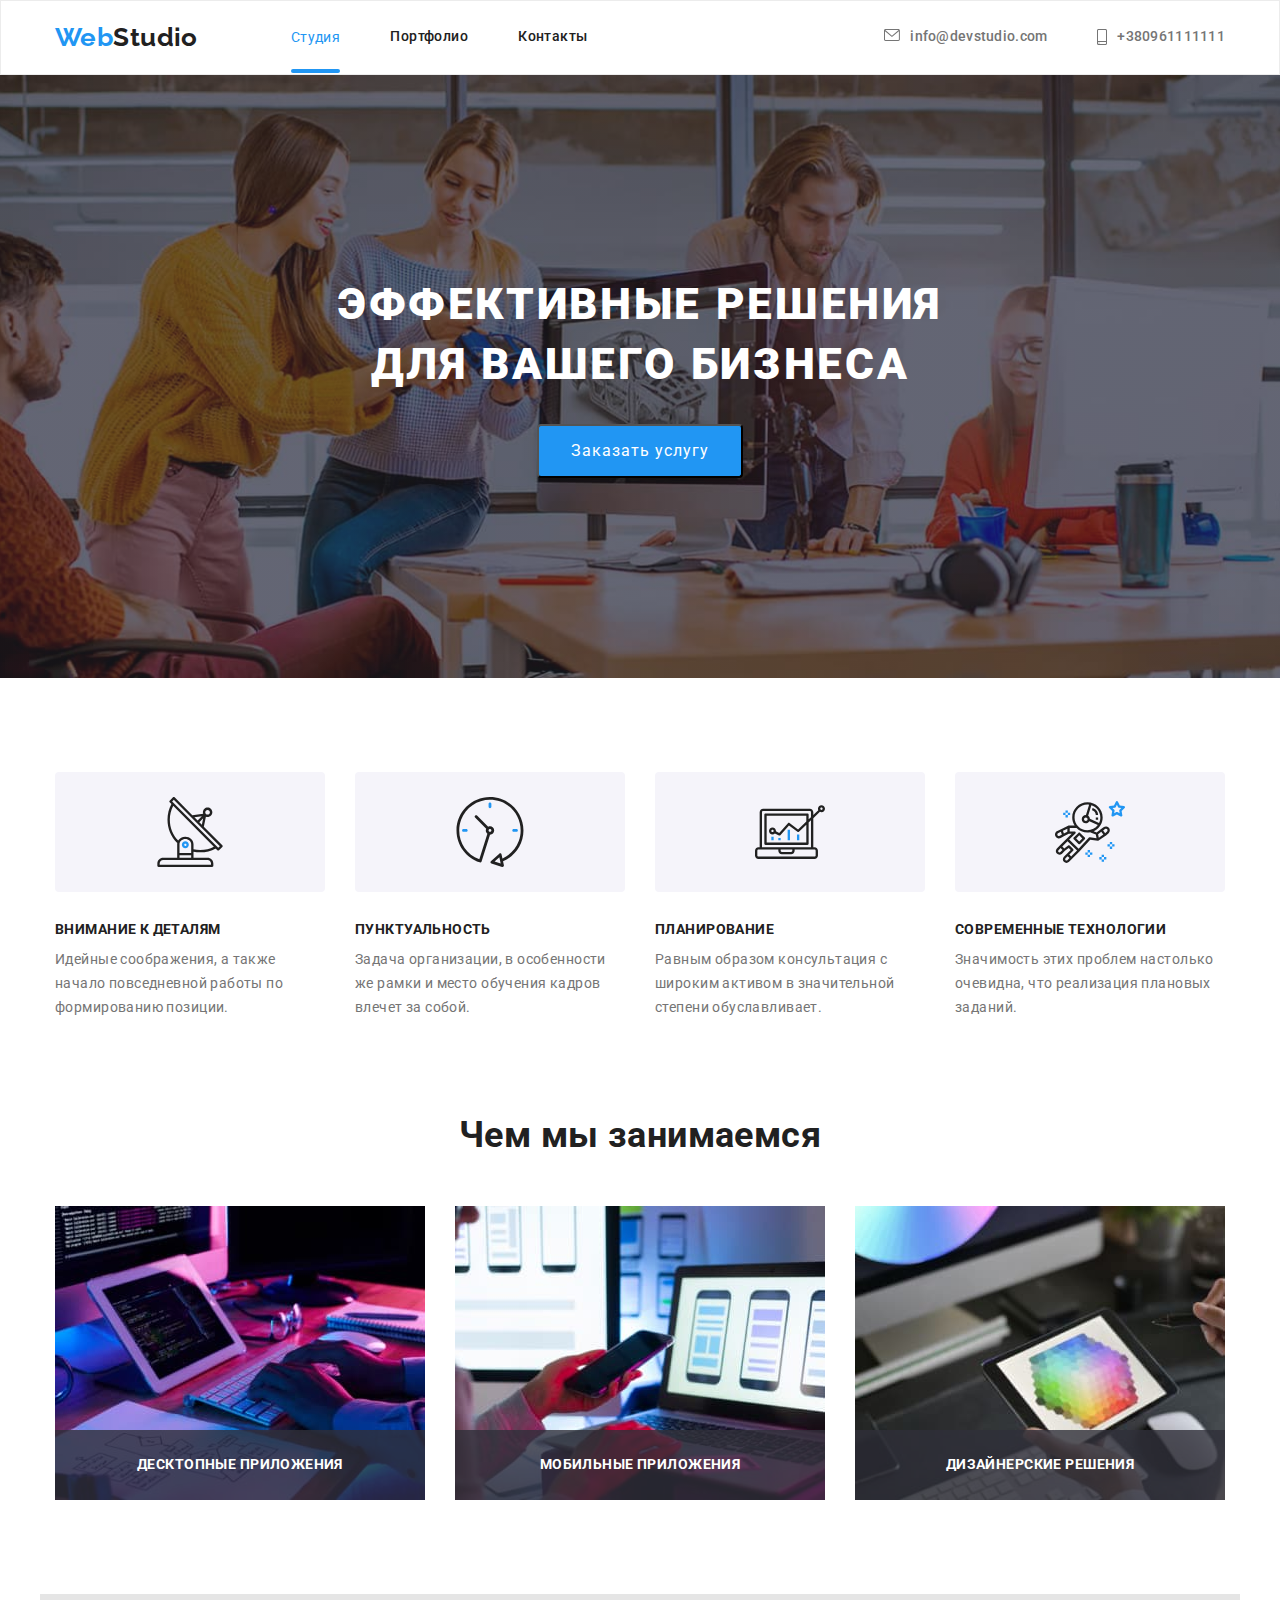
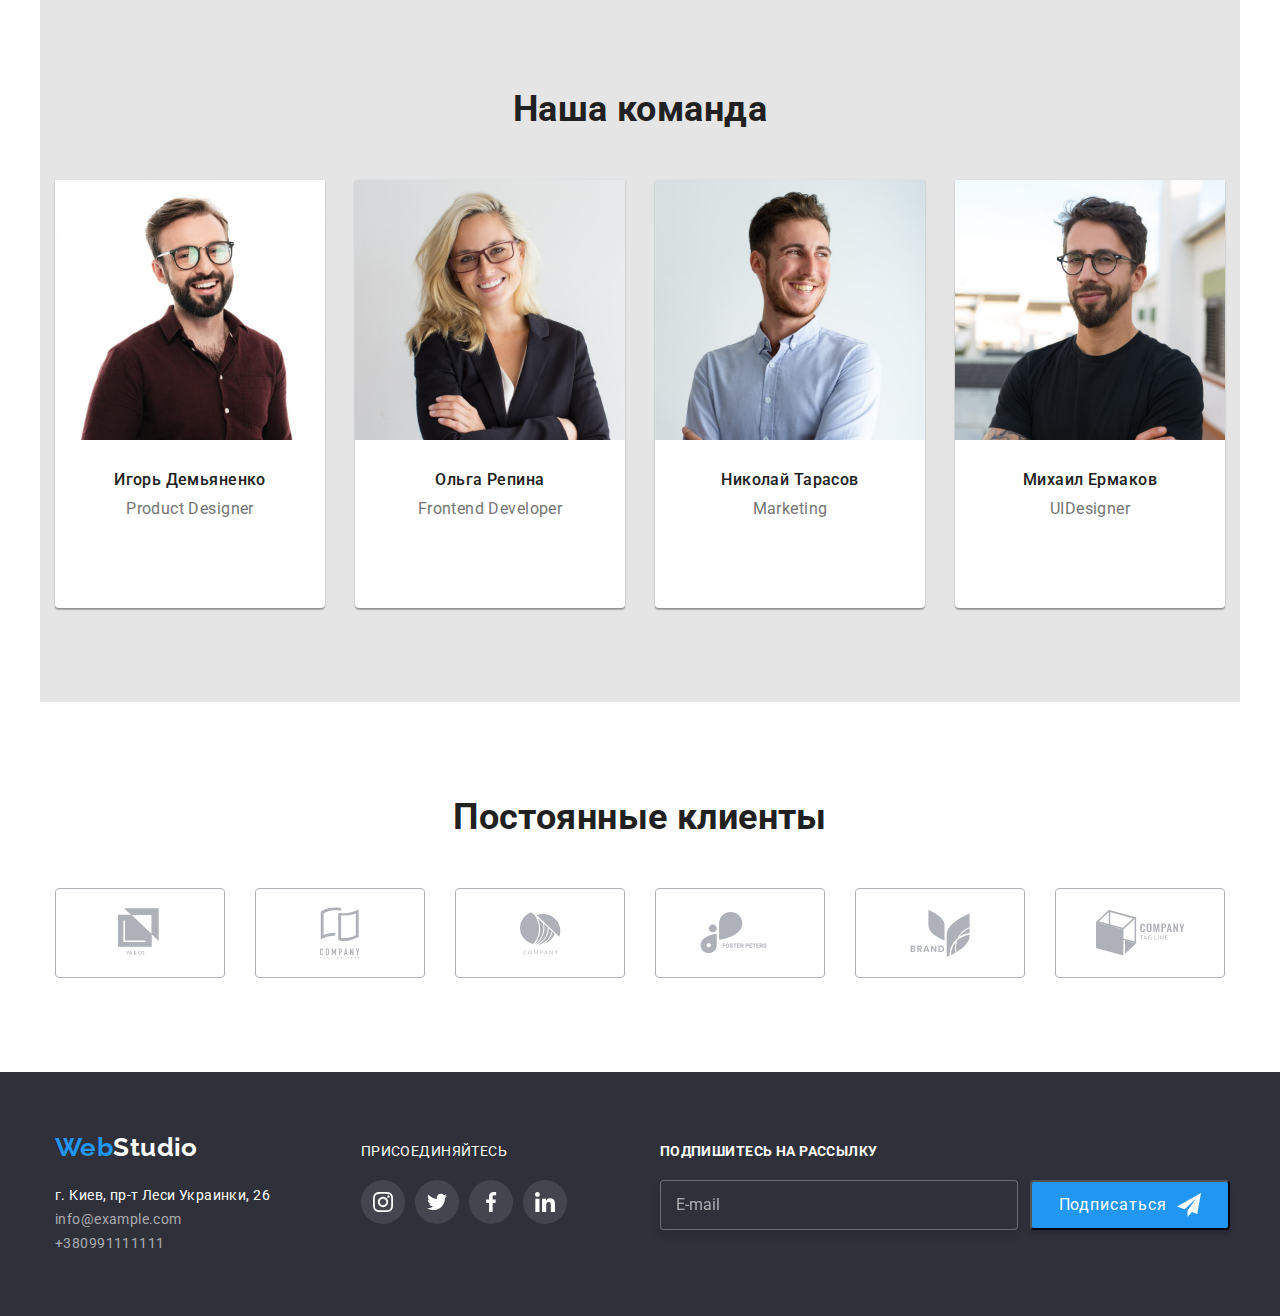
==== index.html @ eda84b23 "homework7.1" ====
<!DOCTYPE html>
<html lang="ru">
  <head>
    <meta charset="UTF-8" />
    <meta http-equiv="X-UA-Compatible" content="IE=edge" />
    <meta name="viewport" content="width=device-width, initial-scale=1.0" />
    <title>Студия</title>
    <link
      href="https://fonts.googleapis.com/css2?family=Raleway:wght@700&family=Roboto:wght@400;500;700;900&display=swap"
      rel="stylesheet"
    />
    <link rel="preconnect" href="https://fonts.gstatic.com" />
    <link rel="stylesheet" href="./CSS/main.min.css" />
  </head>
  <body>
    <header class="header">
      <div class="container-header">
        <nav class="nav">
          <a class="logo" href=""><span class="logocolor">Web</span>Studio</a>
          <ul class="nav__list">
            <li class="nav__item">
              <a class="nav__link__current" href="#">Студия</a>
            </li>
            <li class="nav__item">
              <a class="nav__link" href="./portfolio.html">Портфолио</a>
            </li>
            <li class="nav__item">
              <a class="nav__link" href="#">Контакты</a>
            </li>
          </ul>
        </nav>
        <!--Contacts-->
        <ul class="list-contacts">
          <li class="nav__item">
            <a class="link__contact" href="mailto:info@devstudio.com">
              <svg class="nav__icons" width="16" height="12">
                <use href="./Images/Icons/sprite.svg#icon-envelope"></use>
              </svg>
              info@devstudio.com
            </a>
          </li>
          <li class="nav__item">
            <a class="link__contact" href="telto:+380961111111">
              <svg class="nav__icons" width="10" height="16">
                <use href="./Images/Icons/sprite.svg#icon-smartphone"></use>
              </svg>
              +380961111111
            </a>
          </li>
        </ul>
      </div>
    </header>
    <!--Order service-->
    <main>
      <section class="hero-section">
        <h1 class="hero__title">Эффективные решения<br />для вашего бизнеса</h1>
        <button class="hero__btn" type="button" data-modal-open>
          Заказать услугу
        </button>
      </section>
      <!--Features section-->
      <section class="section">
        <ul class="features-list">
          <li class="features__item">
            <div class="features__icons">
              <svg class="features__icons__svg">
                <use href="./Images/Icons/sprite.svg#icon-antenna"></use>
              </svg>
            </div>
            <h3 class="features__title">Внимание к деталям</h3>
            <p class="features__text">
              Идейные соображения, а также начало повседневной работы по
              формированию позиции.
            </p>
          </li>
          <li class="features__item">
            <div class="features__icons">
              <svg class="features__icons__svg">
                <use href="./Images/Icons/sprite.svg#icon-clock"></use>
              </svg>
            </div>
            <h3 class="features__title">Пунктуальность</h3>
            <p class="features__text">
              Задача организации, в особенности же рамки и место обучения кадров
              влечет за собой.
            </p>
          </li>
          <li class="features__item">
            <div class="features__icons">
              <svg class="features__icons__svg">
                <use href="./Images/Icons/sprite.svg#icon-diagram"></use>
              </svg>
            </div>
            <h3 class="features__title">Планирование</h3>
            <p class="features__text">
              Равным образом консультация с широким активом в значительной
              степени обуславливает.
            </p>
          </li>
          <li class="features__item">
            <div class="features__icons">
              <svg class="features__icons__svg">
                <use href="./Images/Icons/sprite.svg#icon-astronaut"></use>
              </svg>
            </div>
            <h3 class="features__title">Современные технологии</h3>
            <p class="features__text">
              Значимость этих проблем настолько очевидна, что реализация
              плановых заданий.
            </p>
          </li>
        </ul>
      </section>
      <!--Cards section-->
      <section class="section-card">
        <h2 class="title">Чем мы занимаемся</h2>
        <ul class="card-set">
          <li class="card__list">
            <div class="card__thumb">
              <img src="./Images/Computer.jpg" alt="Computer" width="370" />
              <div class="card__list__box">
                <h3 class="card__item__title">Десктопные приложения</h3>
              </div>
            </div>
          </li>
          <li class="card__list">
            <div class="card__thumb">
              <img src="./Images/mobile.jpg" alt="Smartphone" width="370" />
              <div class="card__list__box">
                <h3 class="card__item__title">Мобильные приложения</h3>
              </div>
            </div>
          </li>
          <li class="card__list">
            <div class="card__thumb">
              <img src="./Images/tablet.jpg" alt="Tablet" width="370" />
              <div class="card__list__box">
                <h3 class="card__item__title">Дизайнерские решения</h3>
              </div>
            </div>
          </li>
        </ul>
      </section>
      <!--Team section-->
      <section class="team-section">
        <h2 class="title">Наша команда</h2>
        <ul class="team">
          <li class="team__item">
            <img
              src="./Images/designer.jpg"
              alt="Игорь Демьяненко"
              width="270"
            />
            <div class="team__position">
              <h3 class="team__item__name">Игорь Демьяненко</h3>
              <p class="team__item__position">Product Designer</p>
              <ul class="social__icons">
                <li class="social__icons__item">
                  <a href="#" class="social__icons__link">
                    <svg class="social__icons__svg">
                      <use
                        href="./Images/Icons/sprite.svg#icon-instagram"
                      ></use>
                    </svg>
                  </a>
                </li>
                <li class="social__icons__item">
                  <a href="#" class="social__icons__link">
                    <svg class="social__icons__svg">
                      <use href="./Images/Icons/sprite.svg#icon-twitter"></use>
                    </svg>
                  </a>
                </li>
                <li class="social__icons__item">
                  <a href="#" class="social__icons__link">
                    <svg class="social__icons__svg">
                      <use href="./Images/Icons/sprite.svg#icon-facebook"></use>
                    </svg>
                  </a>
                </li>
                <li class="social__icons__item">
                  <a href="#" class="social__icons__link">
                    <svg class="social__icons__svg">
                      <use href="./Images/Icons/sprite.svg#icon-linkedin"></use>
                    </svg>
                  </a>
                </li>
              </ul>
            </div>
          </li>
          <li class="team__item">
            <img src="./Images/developer.jpg" alt="Ольга Репина" width="270" />
            <div class="team__position">
              <h3 class="team__item__name">Ольга Репина</h3>
              <p class="team__item__position">Frontend Developer</p>
              <ul class="social__icons">
                <li class="social__icons__item">
                  <a href="#" class="social__icons__link">
                    <svg class="social__icons__svg">
                      <use
                        href="./Images/Icons/sprite.svg#icon-instagram"
                      ></use>
                    </svg>
                  </a>
                </li>
                <li class="social__icons__item">
                  <a href="#" class="social__icons__link">
                    <svg class="social__icons__svg">
                      <use href="./Images/Icons/sprite.svg#icon-twitter"></use>
                    </svg>
                  </a>
                </li>
                <li class="social__icons__item">
                  <a href="" class="social__icons__link">
                    <svg class="social__icons__svg">
                      <use href="./Images/Icons/sprite.svg#icon-facebook"></use>
                    </svg>
                  </a>
                </li>
                <li class="social__icons__item">
                  <a href="" class="social__icons__link">
                    <svg class="social__icons__svg">
                      <use href="./Images/Icons/sprite.svg#icon-linkedin"></use>
                    </svg>
                  </a>
                </li>
              </ul>
            </div>
          </li>
          <li class="team__item">
            <img
              src="./Images/marketing.jpg"
              alt="Николай Тарасов"
              width="270"
            />
            <div class="team__position">
              <h3 class="team__item__name">Николай Тарасов</h3>
              <p class="team__item__position">Marketing</p>
              <ul class="social__icons">
                <li class="social__icons__item">
                  <a href="" class="social__icons__link">
                    <svg class="social__icons__svg">
                      <use
                        href="./Images/Icons/sprite.svg#icon-instagram"
                      ></use>
                    </svg>
                  </a>
                </li>
                <li class="social__icons__item">
                  <a href="" class="social__icons__link">
                    <svg class="social__icons__svg">
                      <use href="./Images/Icons/sprite.svg#icon-twitter"></use>
                    </svg>
                  </a>
                </li>
                <li class="social__icons__item">
                  <a href="" class="social__icons__link">
                    <svg class="social__icons__svg">
                      <use href="./Images/Icons/sprite.svg#icon-facebook"></use>
                    </svg>
                  </a>
                </li>
                <li class="social__icons__item">
                  <a href="" class="social__icons__link">
                    <svg class="social__icons__svg">
                      <use href="./Images/Icons/sprite.svg#icon-linkedin"></use>
                    </svg>
                  </a>
                </li>
              </ul>
            </div>
          </li>
          <li class="team__item">
            <img
              src="./Images/uidesigner.jpg"
              alt="Михаил Ермаков"
              width="270"
            />
            <div class="team__position">
              <h3 class="team__item__name">Михаил Ермаков</h3>
              <p class="team__item__position">UIDesigner</p>
              <ul class="social__icons">
                <li class="social__icons__item">
                  <a href="" class="social__icons__link">
                    <svg class="social__icons__svg">
                      <use
                        href="./Images/Icons/sprite.svg#icon-instagram"
                      ></use>
                    </svg>
                  </a>
                </li>
                <li class="social__icons__item">
                  <a href="" class="social__icons__link">
                    <svg class="social__icons__svg">
                      <use href="./Images/Icons/sprite.svg#icon-twitter"></use>
                    </svg>
                  </a>
                </li>
                <li class="social__icons__item">
                  <a href="" class="social__icons__link">
                    <svg class="social__icons__svg">
                      <use href="./Images/Icons/sprite.svg#icon-facebook"></use>
                    </svg>
                  </a>
                </li>
                <li class="social__icons__item">
                  <a href="" class="social__icons__link">
                    <svg class="social__icons__svg">
                      <use href="./Images/Icons/sprite.svg#icon-linkedin"></use>
                    </svg>
                  </a>
                </li>
              </ul>
            </div>
          </li>
        </ul>
      </section>
      <!--Клиенты-->
      <section class="clients">
        <h2 class="title">Постоянные клиенты</h2>
        <ul class="clients__item">
          <li class="clients__example">
            <a href="" class="clients__link">
              <svg class="clients__icons__svg" width="45" height="50">
                <use href="./Images/Icons/sprite.svg#icon-logo1"></use>
              </svg>
            </a>
          </li>
          <li class="clients__example">
            <a href="" class="clients__link">
              <svg class="clients__icons__svg" width="40" height="52">
                <use href="./Images/Icons/sprite.svg#icon-logo2"></use>
              </svg>
            </a>
          </li>
          <li class="clients__example">
            <a href="" class="clients__link">
              <svg class="clients__icons__svg" width="41" height="43">
                <use href="./Images/Icons/sprite.svg#icon-logo3"></use>
              </svg>
            </a>
          </li>
          <li class="clients__example">
            <a href="" class="clients__link">
              <svg class="clients__icons__svg" width="80" height="42">
                <use href="./Images/Icons/sprite.svg#icon-logo4"></use>
              </svg>
            </a>
          </li>
          <li class="clients__example">
            <a href="" class="clients__link">
              <svg class="clients__icons__svg" width="60" height="47">
                <use href="./Images/Icons/sprite.svg#icon-logo5"></use>
              </svg>
            </a>
          </li>
          <li class="clients__example">
            <a href="" class="clients__link">
              <svg class="clients__icons__svg" width="89" height="46">
                <use href="./Images/Icons/sprite.svg#icon-logo6"></use>
              </svg>
            </a>
          </li>
        </ul>
      </section>
    </main>
    <!--Adress section-->
    <footer class="footer-section">
      <div class="container">
        <div class="contacts-section">
          <div class="address">
            <a class="logo" href=""
              ><span class="logocolor">Web</span
              ><span class="logo-color-footer">Studio</span>
            </a>
            <address class="address__contact">
              <p class="address__link">г. Киев, пр-т Леси Украинки, 26</p>
              <ul class="contacts">
                <li>
                  <a class="contacts__link" href="mailto:info@example.com"
                    >info@example.com</a
                  >
                </li>
                <li>
                  <a class="contacts__link" href="tel:+380991111111"
                    >+380991111111</a
                  >
                </li>
              </ul>
            </address>
          </div>
          <div class="social">
            <p class="social__text">присоединяйтесь</p>
            <ul class="social__icons">
              <li class="social__icons__item">
                <a href="" class="social__icons__link">
                  <svg class="social__icons__svg">
                    <use href="./Images/Icons/sprite.svg#icon-instagram"></use>
                  </svg>
                </a>
              </li>
              <li class="social__icons__item">
                <a href="" class="social__icons__link">
                  <svg class="social__icons__svg">
                    <use href="./Images/Icons/sprite.svg#icon-twitter"></use>
                  </svg>
                </a>
              </li>
              <li class="social__icons__item">
                <a href="" class="social__icons__link">
                  <svg class="social__icons__svg">
                    <use href="./Images/Icons/sprite.svg#icon-facebook"></use>
                  </svg>
                </a>
              </li>
              <li class="social__icons__item">
                <a href="" class="social__icons__link">
                  <svg class="social__icons__svg">
                    <use href="./Images/Icons/sprite.svg#icon-linkedin"></use>
                  </svg>
                </a>
              </li>
            </ul>
          </div>
          <div class="footer-form">
            <h3 class="social__text">Подпишитесь на рассылку</h3>
            <form class="form">
              <label class="form__field">
                <input type="text" name="email" placeholder="E-mail" />
              </label>
              <button class="form__btn" type="submit">
                Подписаться
                <svg class="form__send" width="24" height="24">
                  <use href="./Images/Icons/sprite.svg#icon-iconsend"></use>
                </svg>
              </button>
            </form>
          </div>
        </div>
      </div>
    </footer>

    <!-- Модальное окно -->
    <div class="backdrop is-hidden" data-modal>
      <div class="modal">
        <button class="modal__close" type="button" data-modal-close>
          <svg class="modal__icon__close" width="11" height="11">
            <use href="./Images/Icons/sprite.svg#icon-close"></use>
          </svg>
        </button>

        <form class="modal__form">
          <h2 class="modal__name">Оставьте свои данные, мы вам перезвоним</h2>

          <label class="modal__field">
            <span class="modal__text">Имя</span>
            <input
              type="text"
              name="user_name"
              required
              pattern="^[a-zA-Z]+\s[a-zA-Z]+$"
              title="Username must be two words separated by space."
              class="modal__input"
              placeholder=" "
            />
            <svg class="modal__icons" width="18" height="18">
              <use href="./Images/Icons/sprite.svg#icon-person"></use>
            </svg>
          </label>
          <label class="modal__field">
            <span class="modal__text">Телефон</span>
            <input
              type="tel"
              class="modal__input"
              name="user_phone"
              required
              pattern="[0-9]{5,10}"
              placeholder=" "
            />
            <svg class="modal__icons" width="18" height="18">
              <use href="./Images/Icons/sprite.svg#icon-phone"></use>
            </svg>
          </label>
          <label class="modal__field">
            <span class="modal__text">Почта</span>
            <input
              type="email"
              class="modal__input"
              name="user_email"
              required
              placeholder=" "
            />
            <svg class="modal__icons" width="18" height="18">
              <use href="./Images/Icons/sprite.svg#icon-letter"></use>
            </svg>
          </label>
          <label class="modal__field">
            <span class="modal__text">Комментарий</span>
            <textarea
              class="modal__input"
              name="user_message"
              rows="5"
              placeholder="Введите текст"
            ></textarea>
          </label>

          <input
            type="checkbox"
            name="user_checkbox"
            class="checkbox__input"
            id="checkbox"
          />
          <label class="checkbox__label" for="checkbox">
            Соглашаюсь с рассылкой и принимаю
            <a href="#" class="checkbox__link">Условия договора</a>
          </label>
          <button class="modal__btn" type="submit">Отправить</button>
        </form>
      </div>
    </div>
    <script src="./js/modal.js"></script>
  </body>
</html>
---- CSS/main.min.css ----
/*! modern-normalize v1.1.0 | MIT License | https://github.com/sindresorhus/modern-normalize */*,::before,::after{-webkit-box-sizing:border-box;box-sizing:border-box}html{-moz-tab-size:4;-o-tab-size:4;tab-size:4}html{line-height:1.15;-webkit-text-size-adjust:100%}body{margin:0}body{font-family:system-ui,-apple-system,"Segoe UI",Roboto,Helvetica,Arial,sans-serif,"Apple Color Emoji","Segoe UI Emoji"}hr{height:0;color:inherit}abbr[title]{-webkit-text-decoration:underline dotted;text-decoration:underline dotted}b,strong{font-weight:bolder}code,kbd,samp,pre{font-family:ui-monospace, SFMono-Regular, Consolas, "Liberation Mono", Menlo, monospace;font-size:1em}small{font-size:80%}sub,sup{font-size:75%;line-height:0;position:relative;vertical-align:baseline}sub{bottom:-0.25em}sup{top:-0.5em}table{text-indent:0;border-color:inherit}button,input,optgroup,select,textarea{font-family:inherit;font-size:100%;line-height:1.15;margin:0}button,select{text-transform:none}button,[type="button"],[type="reset"],[type="submit"]{-webkit-appearance:button}::-moz-focus-inner{border-style:none;padding:0}:-moz-focusring{outline:1px dotted ButtonText}:-moz-ui-invalid{box-shadow:none}legend{padding:0}progress{vertical-align:baseline}::-webkit-inner-spin-button,::-webkit-outer-spin-button{height:auto}[type="search"]{-webkit-appearance:textfield;outline-offset:-2px}::-webkit-search-decoration{-webkit-appearance:none}::-webkit-file-upload-button{-webkit-appearance:button;font:inherit}summary{display:list-item}.visuallyHidden{position:absolute;overflow:hidden;clip:rect(0 0 0 0);height:1px;width:1px;margin:-1px;padding:0;border:0}.container-header,.section,.section-card,.team-section,.clients,.container{width:1200px;padding-left:15px;padding-right:15px;margin-left:auto;margin-right:auto}.section,.team-section,.clients{padding-bottom:94px;padding-top:94px}h1,h2,h3,p{margin:0}img{display:block;max-width:100%}ul{list-style:none;padding:0;margin:0}a{text-decoration:none;color:inherit}body{font-family:"Roboto",sans-serif,sans-serif;color:#212121;font-size:14px;line-height:1.7;letter-spacing:0.03em}.container-header{display:-webkit-box;display:-ms-flexbox;display:flex;-webkit-box-align:center;-ms-flex-align:center;align-items:center}.header{border:1px solid #ececec}.logocolor{color:#2196f3}.logo{margin-right:93px;font-family:"Raleway",sans-serif;color:#212121;text-decoration:none;font-weight:bold;font-size:26px;line-height:1.2}.logo-color-footer{color:#fff}.nav{display:-webkit-box;display:-ms-flexbox;display:flex;-webkit-box-align:center;-ms-flex-align:center;align-items:center}.nav__list{display:-webkit-box;display:-ms-flexbox;display:flex;-webkit-box-align:center;-ms-flex-align:center;align-items:center;padding:0;margin:0}.nav__link__current{position:relative;color:#2196f3}.nav__link{display:block;position:relative;padding-top:24px;padding-bottom:25px;font-weight:500;-webkit-transition:color 250ms cubic-bezier(0.4, 0, 0.2, 1);transition:color 250ms cubic-bezier(0.4, 0, 0.2, 1)}.nav__link:hover,.nav__link:focus{color:#2196f3}.nav__link__current::after{content:"";display:block;position:absolute;left:0;bottom:-28px;width:100%;height:4px;border-radius:2px;opacity:1;background-color:#2196f3}.current::after{opacity:1}.list-contacts{display:-webkit-box;display:-ms-flexbox;display:flex;-webkit-box-pack:center;-ms-flex-pack:center;justify-content:center;padding-left:0;margin-left:auto}.link__contact{display:-webkit-box;display:-ms-flexbox;display:flex;-webkit-box-pack:center;-ms-flex-pack:center;justify-content:center;padding-top:24px;padding-bottom:25px;color:#757575;text-decoration:none;font-weight:500;font-size:14px;line-height:1.14;letter-spacing:0.02em;-webkit-transition:color 250ms cubic-bezier(0.4, 0, 0.2, 1);transition:color 250ms cubic-bezier(0.4, 0, 0.2, 1)}.link__contact:hover,.link__contact:focus{color:#2196f3}.nav__item:not(:last-child){margin-right:50px}.nav__icons{margin-right:10px;fill:currentColor}.hero-section{max-width:1600px;padding-top:200px;padding-bottom:200px;text-align:center;margin:auto;background-color:#2f303a;background-image:-webkit-gradient(linear, left bottom, left top, from(rgba(47,48,58,0.4)), to(rgba(47,48,58,0.4))),url(../Images/heroimage.jpg);background-image:linear-gradient(to top, rgba(47,48,58,0.4), rgba(47,48,58,0.4)),url(../Images/heroimage.jpg);background-repeat:no-repeat;background-position:center;background-size:cover}.hero__title{margin-top:0;margin-bottom:30px;font-weight:900;font-size:44px;line-height:1.36;letter-spacing:0.06em;text-transform:uppercase;color:#fff}.hero__btn{display:inline-block;min-width:200px;padding-top:10px;padding-right:32px;padding-bottom:10px;padding-left:32px;border-radius:4px;font-size:16px;line-height:1.87;-webkit-box-align:center;-ms-flex-align:center;align-items:center;letter-spacing:0.06em;background-color:#2196f3;color:#fff;cursor:pointer;-webkit-box-shadow:0px 4px 4px rgba(0,0,0,0.15);box-shadow:0px 4px 4px rgba(0,0,0,0.15)}.backdrop{position:fixed;top:0;left:0;width:100%;height:100%;background:rgba(0,0,0,0.2);-webkit-transition:opacity 500ms linear, visibility 500ms linear;transition:opacity 500ms linear, visibility 500ms linear}.modal{position:absolute;width:100%;max-width:528px;top:50%;left:50%;-webkit-transform:translate(-50%, -50%);transform:translate(-50%, -50%);-webkit-transition:-webkit-transform 500ms cubic-bezier(0.4, 0, 0.2, 1);transition:-webkit-transform 500ms cubic-bezier(0.4, 0, 0.2, 1);transition:transform 500ms cubic-bezier(0.4, 0, 0.2, 1);transition:transform 500ms cubic-bezier(0.4, 0, 0.2, 1), -webkit-transform 500ms cubic-bezier(0.4, 0, 0.2, 1);background-color:#fff;-webkit-box-shadow:0px 1px 3px rgba(0,0,0,0.12),0px 1px 1px rgba(0,0,0,0.14),0px 2px 1px rgba(0,0,0,0.2);box-shadow:0px 1px 3px rgba(0,0,0,0.12),0px 1px 1px rgba(0,0,0,0.14),0px 2px 1px rgba(0,0,0,0.2);border-radius:4px}.modal__close{position:absolute;top:8px;right:8px;width:30px;height:30px;cursor:pointer;border-radius:50%;border:1px solid rgba(0,0,0,0.1);background-color:#fff;fill:#212121;-webkit-transition:250ms cubic-bezier(0.4, 0, 0.2, 1);transition:250ms cubic-bezier(0.4, 0, 0.2, 1)}.modal__close:hover{fill:#2196f3}.modal__close:hover:focus{fill:#2196f3}.backdrop.is-hidden{opacity:0;visibility:hidden;pointer-events:none}.backdrop.is-hidden .modal{-webkit-transform:translate(-50%, -50%) scale(0);transform:translate(-50%, -50%) scale(0)}.modal__form{display:-webkit-box;display:-ms-flexbox;display:flex;-webkit-box-orient:vertical;-webkit-box-direction:normal;-ms-flex-direction:column;flex-direction:column;max-width:528px;padding:40px}.modal__field{margin-bottom:20px;position:relative}.modal__name{display:-webkit-box;display:-ms-flexbox;display:flex;-ms-flex-wrap:nowrap;flex-wrap:nowrap;margin-bottom:12px;font-weight:700;font-size:20px;line-height:1.15;text-align:center;color:#212121}.modal__text{font-size:12px;line-height:1.17;letter-spacing:0.01em;color:#757575}.modal__input{display:block;padding-left:42px;width:448px;height:40px;border:1px solid rgba(33,33,33,0.2);-webkit-box-sizing:border-box;box-sizing:border-box;border-radius:4px;outline:none;cursor:pointer;-webkit-transition:border-color 250ms cubic-bezier(0.4, 0, 0.2, 1);transition:border-color 250ms cubic-bezier(0.4, 0, 0.2, 1)}.modal__input:hover{border-color:#2196f3}.modal__input:focus{border-color:#2196f3}.modal__icons{position:absolute;bottom:11px;left:12px;fill:#212121;-webkit-transition:border-color 250ms cubic-bezier(0.4, 0, 0.2, 1);transition:border-color 250ms cubic-bezier(0.4, 0, 0.2, 1);-webkit-transition:fill 250ms cubic-bezier(0.4, 0, 0.2, 1);transition:fill 250ms cubic-bezier(0.4, 0, 0.2, 1)}.modal__input:hover+.modal__icons{fill:#2196f3}.modal__input:focus+.modal-icons{fill:#2196f3}textarea.modal__input{padding:12px 16px;height:120px;resize:none;border:1px solid rgba(33,33,33,0.2);-webkit-box-sizing:border-box;box-sizing:border-box;border-radius:4px}.checkbox__link{margin-bottom:30px;font-size:14px;line-height:1.71}.checkbox__input{position:absolute;width:1px;height:1px;overflow:hidden;clip:rect(0 0 0 0)}.checkbox__input:checked+.checkbox__label::before{background-color:#2196f3;border:none;background-image:url(../Images/Icons/iconcheck.svg);background-repeat:no-repeat;background-position:center;background-size:contain}.checkbox__label::before{display:inline-block;content:"";width:16px;height:15px;border:1px solid #212121;border-radius:3px;-webkit-transition:border-color 250ms cubic-bezier(0.4, 0, 0.2, 1);transition:border-color 250ms cubic-bezier(0.4, 0, 0.2, 1)}.checkbox__link{color:#2196f3}.checkbox__input:hover+.checkbox__label::before{border-color:#2196f3}.checkbox__input:focus+.checkbox__label::before{border-color:#2196f3}.modal__btn{display:block;padding:10px 56px;margin:0 auto;margin-top:30px;width:200px;background:#2196f3;-webkit-box-shadow:0px 4px 4px rgba(0,0,0,0.15);box-shadow:0px 4px 4px rgba(0,0,0,0.15);border-radius:4px;font-weight:bold;font-size:16px;line-height:1.87;display:-webkit-box;display:-ms-flexbox;display:flex;-webkit-box-align:center;-ms-flex-align:center;align-items:center;text-align:center;letter-spacing:0.06em;color:#fff;cursor:pointer}.features__icons{display:-webkit-box;display:-ms-flexbox;display:flex;-webkit-box-pack:justify;-ms-flex-pack:justify;justify-content:space-between}.features__icons{display:-webkit-box;display:-ms-flexbox;display:flex;-webkit-box-align:center;-ms-flex-align:center;align-items:center;-webkit-box-pack:center;-ms-flex-pack:center;justify-content:center;margin-bottom:30px;width:270px;height:120px;background:#f5f4fa;border-radius:4px}.features__icons__svg{width:70px;height:70px}.features-list{display:-webkit-box;display:-ms-flexbox;display:flex;-webkit-box-align:center;-ms-flex-align:center;align-items:center;margin-left:calc(30px * (-1));margin-top:calc(30px * (-1))}.features-list>.features__item{-ms-flex-preferred-size:calc((100% - ((3 * 30px)) / 4));flex-basis:calc((100% - ((3 * 30px)) / 4));margin-left:30px;margin-top:30px}.features__title{margin-bottom:10px;font-size:14px;line-height:1.14;text-transform:uppercase}.features__text{margin-bottom:0;font-size:14px;line-height:1.7;color:#757575}.section-card{padding-bottom:94px}.title{margin-bottom:50px;font-size:36px;line-height:1.17;text-align:center}.card-set{display:-webkit-box;display:-ms-flexbox;display:flex;-webkit-box-pack:center;-ms-flex-pack:center;justify-content:center;padding-left:0;padding-right:0;margin-left:calc(-1 * 30px);margin-top:calc(-1 * 30px)}.card-set>.card__list{margin-left:30px;margin-top:30px;-ms-flex-preferred-size:calc((100% - ((2 * 30px)) / 3));flex-basis:calc((100% - ((2 * 30px)) / 3))}.card__thumb{margin-right:0px;max-width:370px;position:relative}.card__list__box{position:absolute;bottom:0;left:0;display:-webkit-box;display:-ms-flexbox;display:flex;-webkit-box-align:center;-ms-flex-align:center;align-items:center;-webkit-box-pack:center;-ms-flex-pack:center;justify-content:center;max-width:370px;width:100%;height:70px;background:rgba(47,48,58,0.8)}.card__item__title{font-size:14px;line-height:1.14;text-align:center;text-transform:uppercase;color:#fff}.team-section{background-color:#e5e5e5}.team{display:-webkit-box;display:-ms-flexbox;display:flex;-webkit-box-pack:center;-ms-flex-pack:center;justify-content:center;margin-left:calc(30px * (-1));margin-top:calc(30px * (-1))}.team__item{-ms-flex-preferred-size:calc(100% - (3 * (30px)) / 4);flex-basis:calc(100% - (3 * (30px)) / 4);margin-left:30px;margin-top:30px;background:#ffffff;-webkit-box-shadow:0px 1px 3px rgba(0,0,0,0.12),0px 1px 1px rgba(0,0,0,0.14),0px 2px 1px rgba(0,0,0,0.2);box-shadow:0px 1px 3px rgba(0,0,0,0.12),0px 1px 1px rgba(0,0,0,0.14),0px 2px 1px rgba(0,0,0,0.2);border-radius:0px 0px 4px 4px}.team__position{padding-top:30px;padding-bottom:30px}.team__item__name{margin-bottom:10px;text-align:center;font-size:16px;line-height:1.2;font-weight:500}.team__item__position{text-align:center;margin-bottom:16px;font-size:16px;line-height:1.2;color:#757575}.social__icons{display:-webkit-box;display:-ms-flexbox;display:flex;-webkit-box-align:center;-ms-flex-align:center;align-items:center;-webkit-box-pack:center;-ms-flex-pack:center;justify-content:center}.social__icons__item:not(:last-child){margin-right:10px}.social__icons__svg{width:20px;height:20px;fill:#afb1b8}.social__icons__link{display:-webkit-box;display:-ms-flexbox;display:flex;-webkit-box-align:center;-ms-flex-align:center;align-items:center;-webkit-box-pack:center;-ms-flex-pack:center;justify-content:center;width:44px;height:44px;border-radius:50%;color:#afb1b8;-webkit-transition:background-color 250ms cubic-bezier(0.4, 0, 0.2, 1);transition:background-color 250ms cubic-bezier(0.4, 0, 0.2, 1)}.social__icons__link:hover,.social__icons__link:focus{background-color:#2196f3;fill:#fff}.clients__item{display:-webkit-box;display:-ms-flexbox;display:flex}.clients__link{display:-webkit-box;display:-ms-flexbox;display:flex;-webkit-box-align:center;-ms-flex-align:center;align-items:center;-webkit-box-pack:center;-ms-flex-pack:center;justify-content:center;width:170px;height:90px;border:1px solid #afb1b8;-webkit-box-sizing:border-box;box-sizing:border-box;border-radius:4px;-webkit-transition:border-color 250ms cubic-bezier(0.4, 0, 0.2, 1),fill 250ms cubic-bezier(0.4, 0, 0.2, 1);transition:border-color 250ms cubic-bezier(0.4, 0, 0.2, 1),fill 250ms cubic-bezier(0.4, 0, 0.2, 1)}.clients__link{fill:#afb1b8}.clients__link:hover,.clients__link:focus{border-color:#2196f3;fill:#2196f3}.clients__example:not(:last-child){margin-right:30px}.footer-section{background-color:#2f303a}.contacts-section{display:-webkit-box;display:-ms-flexbox;display:flex;-webkit-box-align:baseline;-ms-flex-align:baseline;align-items:baseline;padding-top:60px;padding-bottom:60px}.address{margin-right:70px}.address__contact{font-style:inherit;margin-top:20px}.address__link{text-decoration:none;font-size:14px;color:#fff;cursor:pointer;-webkit-transition:color 250ms cubic-bezier(0.4, 0, 0.2, 1);transition:color 250ms cubic-bezier(0.4, 0, 0.2, 1)}.address__link:hover,.address__link:focus{color:#2196f3}.contacts__link{margin-top:9px;font-size:14px;color:rgba(255,255,255,0.6);text-decoration:none;-webkit-transition:color 250ms cubic-bezier(0.4, 0, 0.2, 1);transition:color 250ms cubic-bezier(0.4, 0, 0.2, 1)}.contacts__link:hover,.contacts__link:focus{color:#2196f3}.logocolor{color:#2196f3}.logo{margin-right:93px;font-family:"Raleway",sans-serif;color:#212121;text-decoration:none;font-weight:bold;font-size:26px;line-height:1.2}.logo-color-footer{color:#fff}.social__text{display:block;margin-bottom:20px;font-size:14px;line-height:1.14;letter-spacing:0.03em;text-transform:uppercase;color:#fff}.social__icons{display:-webkit-box;display:-ms-flexbox;display:flex;-webkit-box-align:center;-ms-flex-align:center;align-items:center;-webkit-box-pack:center;-ms-flex-pack:center;justify-content:center}.social__icons__link{background-color:rgba(255,255,255,0.1);-webkit-transition:background-color 250ms cubic-bezier(0.4, 0, 0.2, 1);transition:background-color 250ms cubic-bezier(0.4, 0, 0.2, 1)}.social__icons__svg{fill:#fff;width:20px;height:20px}.social{margin-right:93px}.form{display:-webkit-box;display:-ms-flexbox;display:flex}.form__field input{display:block;width:358px;height:50px;padding:15px;margin-right:12px;background:#2f303a;color:#fff;border:1px solid rgba(255,255,255,0.3);-webkit-box-sizing:border-box;box-sizing:border-box;-webkit-filter:drop-shadow(0px 4px 4px rgba(0,0,0,0.15));filter:drop-shadow(0px 4px 4px rgba(0,0,0,0.15));border-radius:4px;-webkit-transition:border color 250ms cubic-bezier(0.4, 0, 0.2, 1);transition:border color 250ms cubic-bezier(0.4, 0, 0.2, 1)}.form__field input::-webkit-input-placeholder{font-size:16px;line-height:1.25;display:-webkit-box;display:flex;-webkit-box-align:center;align-items:center;color:rgba(255,255,255,0.6)}.form__field input:-ms-input-placeholder{font-size:16px;line-height:1.25;display:-ms-flexbox;display:flex;-ms-flex-align:center;align-items:center;color:rgba(255,255,255,0.6)}.form__field input::-ms-input-placeholder{font-size:16px;line-height:1.25;display:-ms-flexbox;display:flex;-ms-flex-align:center;align-items:center;color:rgba(255,255,255,0.6)}.form__field input::placeholder{font-size:16px;line-height:1.25;display:-webkit-box;display:-ms-flexbox;display:flex;-webkit-box-align:center;-ms-flex-align:center;align-items:center;color:rgba(255,255,255,0.6)}.form__field input:focus{border-color:#fff;outline-style:none}.form__btn{display:-webkit-box;display:-ms-flexbox;display:flex;-webkit-box-align:center;-ms-flex-align:center;align-items:center;-webkit-box-pack:center;-ms-flex-pack:center;justify-content:center;width:200px;height:50px;background:#2196f3;-webkit-box-shadow:0px 4px 4px rgba(0,0,0,0.15);box-shadow:0px 4px 4px rgba(0,0,0,0.15);border-radius:4px;color:#fff;font-size:16px;line-height:1.87;letter-spacing:0.06em;cursor:pointer}.form__send{margin-left:10px;fill:#fff}
/*# sourceMappingURL=main.min.css.map */
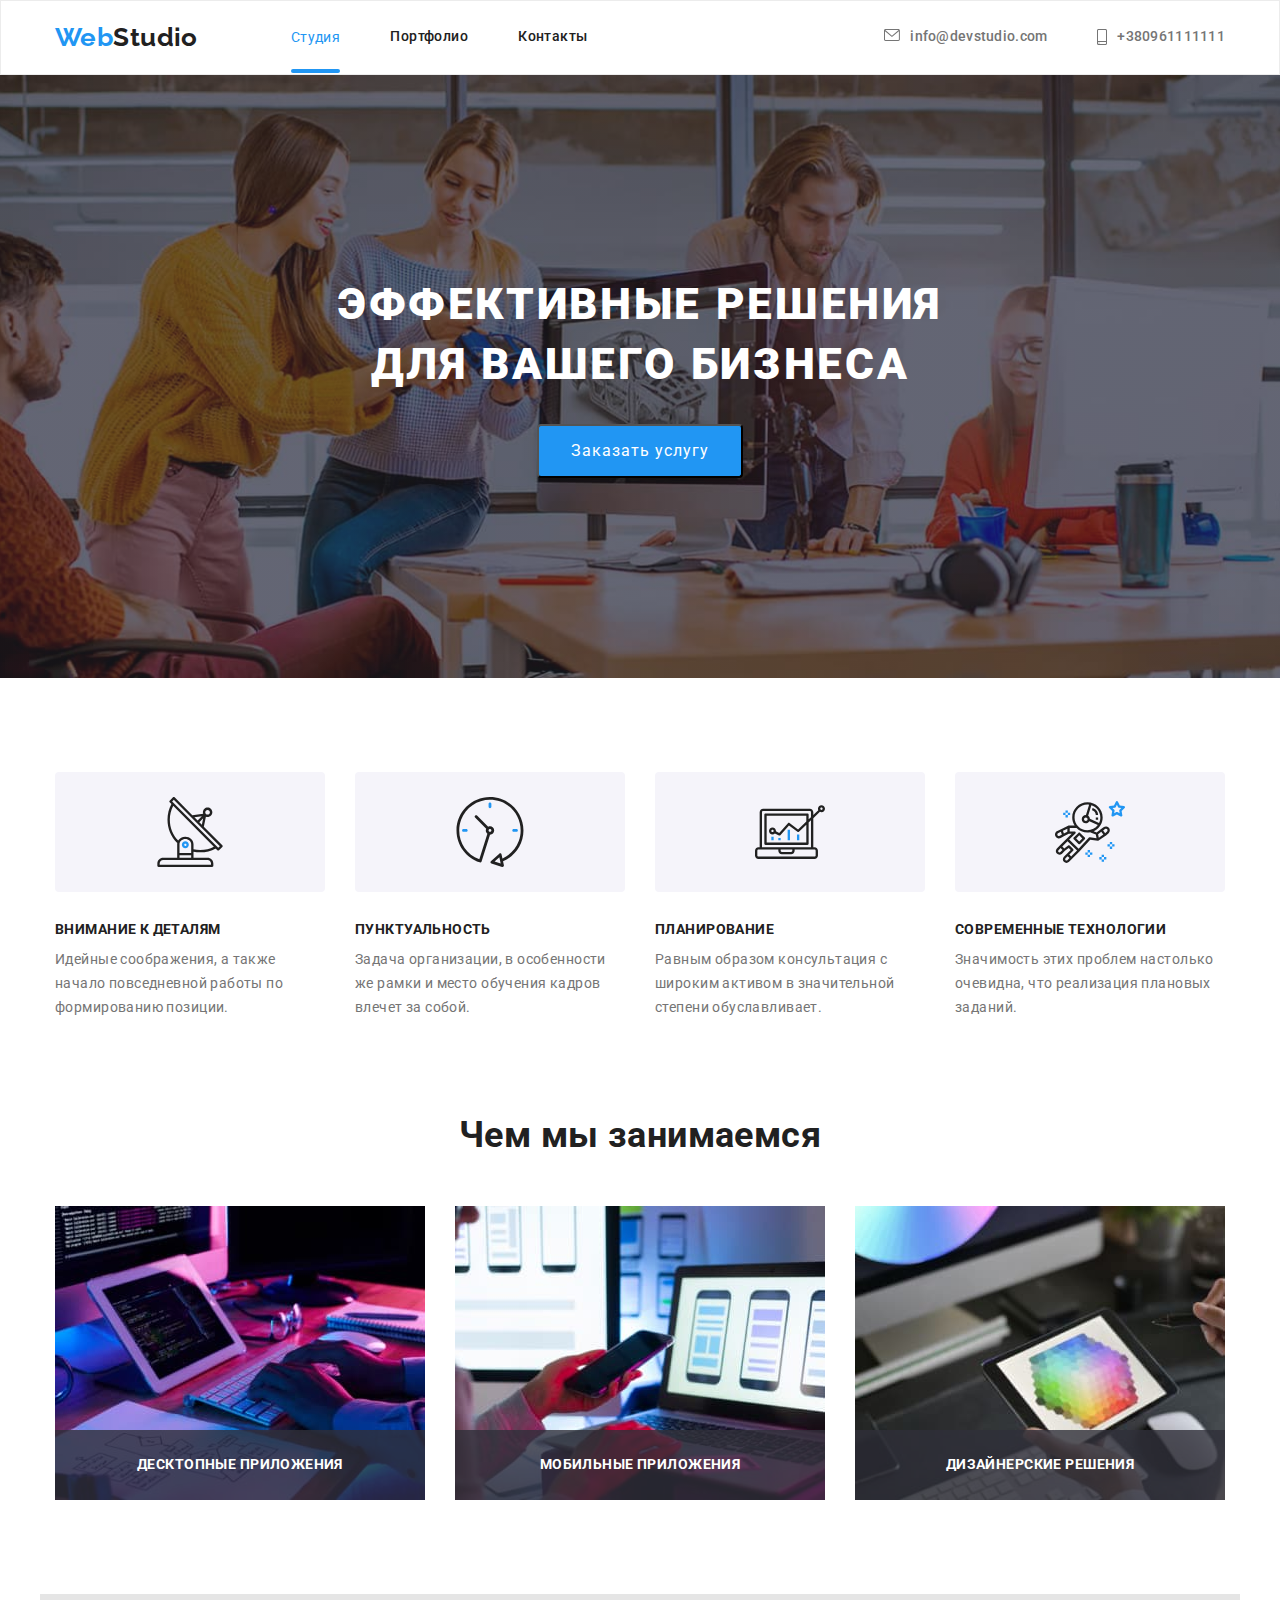
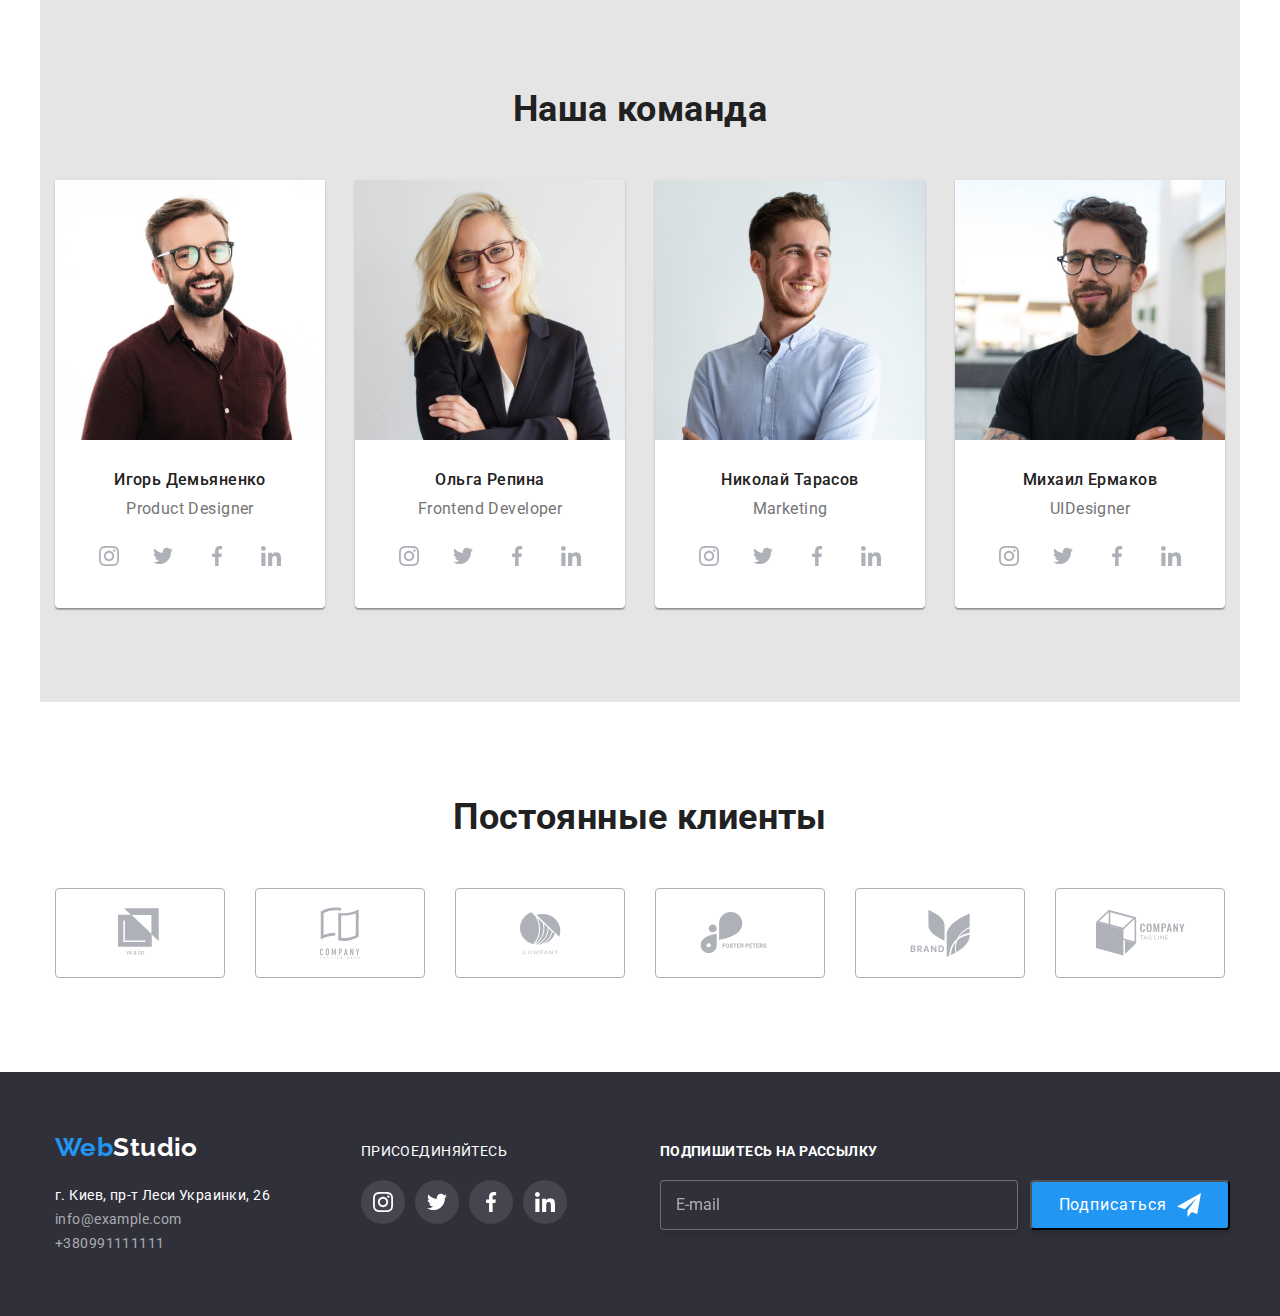
==== commit 9304a23f: "homework7.2" ====
--- a/index.html
+++ b/index.html
@@ -391,31 +391,31 @@
           </div>
           <div class="social">
             <p class="social__text">присоединяйтесь</p>
-            <ul class="social__icons">
-              <li class="social__icons__item">
-                <a href="" class="social__icons__link">
-                  <svg class="social__icons__svg">
+            <ul class="footer__icons">
+              <li class="footer__icons__item">
+                <a href="" class="footer__icons__link">
+                  <svg class="footer__icons__svg">
                     <use href="./Images/Icons/sprite.svg#icon-instagram"></use>
                   </svg>
                 </a>
               </li>
-              <li class="social__icons__item">
-                <a href="" class="social__icons__link">
-                  <svg class="social__icons__svg">
+              <li class="footer__icons__item">
+                <a href="" class="footer__icons__link">
+                  <svg class="footer__icons__svg">
                     <use href="./Images/Icons/sprite.svg#icon-twitter"></use>
                   </svg>
                 </a>
               </li>
-              <li class="social__icons__item">
-                <a href="" class="social__icons__link">
-                  <svg class="social__icons__svg">
+              <li class="footer__icons__item">
+                <a href="" class="footer__icons__link">
+                  <svg class="footer__icons__svg">
                     <use href="./Images/Icons/sprite.svg#icon-facebook"></use>
                   </svg>
                 </a>
               </li>
-              <li class="social__icons__item">
-                <a href="" class="social__icons__link">
-                  <svg class="social__icons__svg">
+              <li class="footer__icons__item">
+                <a href="" class="footer__icons__link">
+                  <svg class="footer__icons__svg">
                     <use href="./Images/Icons/sprite.svg#icon-linkedin"></use>
                   </svg>
                 </a>
--- a/CSS/main.min.css
+++ b/CSS/main.min.css
@@ -1,3 +1,3 @@
 /*! modern-normalize v1.1.0 | MIT License | https://github.com/sindresorhus/modern-normalize */*,::before,::after{-webkit-box-sizing:border-box;box-sizing:border-box}html{-moz-tab-size:4;-o-tab-size:4;tab-size:4}html{line-height:1.15;-webkit-text-size-adjust:100%}body{margin:0}body{font-family:system-ui,-apple-system,"Segoe UI",Roboto,Helvetica,Arial,sans-serif,"Apple Color Emoji","Segoe UI Emoji"}hr{height:0;color:inherit}abbr[title]{-webkit-text-decoration:underline dotted;text-decoration:underline dotted}b,strong{font-weight:bolder}code,kbd,samp,pre{font-family:ui-monospace, SFMono-Regular, Consolas, "Liberation Mono", Menlo,- monospace;font-size:1em}small{font-size:80%}sub,sup{font-size:75%;line-height:0;position:relative;vertical-align:baseline}sub{bottom:-0.25em}sup{top:-0.5em}table{text-indent:0;border-color:inherit}button,input,optgroup,select,textarea{font-family:inherit;font-size:100%;line-height:1.15;margin:0}button,select{text-transform:none}button,[type="button"],[type="reset"],[type="submit"]{-webkit-appearance:button}::-moz-focus-inner{border-style:none;padding:0}:-moz-focusring{outline:1px dotted ButtonText}:-moz-ui-invalid{box-shadow:none}legend{padding:0}progress{vertical-align:baseline}::-webkit-inner-spin-button,::-webkit-outer-spin-button{height:auto}[type="search"]{-webkit-appearance:textfield;outline-offset:-2px}::-webkit-search-decoration{-webkit-appearance:none}::-webkit-file-upload-button{-webkit-appearance:button;font:inherit}summary{display:list-item}.visuallyHidden{position:absolute;overflow:hidden;clip:rect(0 0 0 0);height:1px;width:1px;margin:-1px;padding:0;border:0}.container-header,.section,.section-card,.team-section,.clients,.container{width:1200px;padding-left:15px;padding-right:15px;margin-left:auto;margin-right:auto}.section,.team-section,.clients{padding-bottom:94px;padding-top:94px}h1,h2,h3,p{margin:0}img{display:block;max-width:100%}ul{list-style:none;padding:0;margin:0}a{text-decoration:none;color:inherit}body{font-family:"Roboto",sans-serif,sans-serif;color:#212121;font-size:14px;line-height:1.7;letter-spacing:0.03em}.container-header{display:-webkit-box;display:-ms-flexbox;display:flex;-webkit-box-align:center;-ms-flex-align:center;align-items:center}.header{border:1px solid #ececec}.logocolor{color:#2196f3}.logo{margin-right:93px;font-family:"Raleway",sans-serif;color:#212121;text-decoration:none;font-weight:bold;font-size:26px;line-height:1.2}.logo-color-footer{color:#fff}.nav{display:-webkit-box;display:-ms-flexbox;display:flex;-webkit-box-align:center;-ms-flex-align:center;align-items:center}.nav__list{display:-webkit-box;display:-ms-flexbox;display:flex;-webkit-box-align:center;-ms-flex-align:center;align-items:center;padding:0;margin:0}.nav__link__current{position:relative;color:#2196f3}.nav__link{display:block;position:relative;padding-top:24px;padding-bottom:25px;font-weight:500;-webkit-transition:color 250ms cubic-bezier(0.4, 0, 0.2, 1);transition:color 250ms cubic-bezier(0.4, 0, 0.2, 1)}.nav__link:hover,.nav__link:focus{color:#2196f3}.nav__link__current::after{content:"";display:block;position:absolute;left:0;bottom:-28px;width:100%;height:4px;border-radius:2px;opacity:1;background-color:#2196f3}.current::after{opacity:1}.list-contacts{display:-webkit-box;display:-ms-flexbox;display:flex;-webkit-box-pack:center;-ms-flex-pack:center;justify-content:center;padding-left:0;margin-left:auto}.link__contact{display:-webkit-box;display:-ms-flexbox;display:flex;-webkit-box-pack:center;-ms-flex-pack:center;justify-content:center;padding-top:24px;padding-bottom:25px;color:#757575;text-decoration:none;font-weight:500;font-size:14px;line-height:1.14;letter-spacing:0.02em;-webkit-transition:color 250ms cubic-bezier(0.4, 0, 0.2, 1);transition:color 250ms cubic-bezier(0.4, 0, 0.2, 1)}.link__contact:hover,.link__contact:focus{color:#2196f3}.nav__item:not(:last-child){margin-right:50px}.nav__icons{margin-right:10px;fill:currentColor}.hero-section{max-width:1600px;padding-top:200px;padding-bottom:200px;text-align:center;margin:auto;background-color:#2f303a;background-image:-webkit-gradient(linear, left bottom, left top, from(rgba(47,48,58,0.4)), to(rgba(47,48,58,0.4))),url(../Images/heroimage.jpg);background-image:linear-gradient(to top, rgba(47,48,58,0.4), rgba(47,48,58,0.4)),url(../Images/heroimage.jpg);background-repeat:no-repeat;background-position:center;background-size:cover}.hero__title{margin-top:0;margin-bottom:30px;font-weight:900;font-size:44px;line-height:1.36;letter-spacing:0.06em;text-transform:uppercase;color:#fff}.hero__btn{display:inline-block;min-width:200px;padding-top:10px;padding-right:32px;padding-bottom:10px;padding-left:32px;border-radius:4px;font-size:16px;line-height:1.87;-webkit-box-align:center;-ms-flex-align:center;align-items:center;letter-spacing:0.06em;background-color:#2196f3;color:#fff;cursor:pointer;-webkit-box-shadow:0px 4px 4px rgba(0,0,0,0.15);box-shadow:0px 4px 4px rgba(0,0,0,0.15)}.backdrop{position:fixed;top:0;left:0;width:100%;height:100%;background:rgba(0,0,0,0.2);-webkit-transition:opacity 500ms linear, visibility 500ms linear;transition:opacity 500ms linear, visibility 500ms linear}.modal{position:absolute;width:100%;max-width:528px;top:50%;left:50%;-webkit-transform:translate(-50%, -50%);transform:translate(-50%, -50%);-webkit-transition:-webkit-transform 500ms cubic-bezier(0.4, 0, 0.2, 1);transition:-webkit-transform 500ms cubic-bezier(0.4, 0, 0.2, 1);transition:transform 500ms cubic-bezier(0.4, 0, 0.2, 1);transition:transform 500ms cubic-bezier(0.4, 0, 0.2, 1), -webkit-transform 500ms cubic-bezier(0.4, 0, 0.2, 1);background-color:#fff;-webkit-box-shadow:0px 1px 3px rgba(0,0,0,0.12),0px 1px 1px rgba(0,0,0,0.14),0px 2px 1px rgba(0,0,0,0.2);box-shadow:0px 1px 3px rgba(0,0,0,0.12),0px 1px 1px rgba(0,0,0,0.14),0px 2px 1px rgba(0,0,0,0.2);border-radius:4px}.modal__close{position:absolute;top:8px;right:8px;width:30px;height:30px;cursor:pointer;border-radius:50%;border:1px solid rgba(0,0,0,0.1);background-color:#fff;fill:#212121;-webkit-transition:250ms cubic-bezier(0.4, 0, 0.2, 1);transition:250ms cubic-bezier(0.4, 0, 0.2, 1)}.modal__close:hover{fill:#2196f3}.modal__close:hover:focus{fill:#2196f3}.backdrop.is-hidden{opacity:0;visibility:hidden;pointer-events:none}.backdrop.is-hidden .modal{-webkit-transform:translate(-50%, -50%) scale(0);transform:translate(-50%, -50%) scale(0)}.modal__form{display:-webkit-box;display:-ms-flexbox;display:flex;-webkit-box-orient:vertical;-webkit-box-direction:normal;-ms-flex-direction:column;flex-direction:column;max-width:528px;padding:40px}.modal__field{margin-bottom:20px;position:relative}.modal__name{display:-webkit-box;display:-ms-flexbox;display:flex;-ms-flex-wrap:nowrap;flex-wrap:nowrap;margin-bottom:12px;font-weight:700;font-size:20px;line-height:1.15;text-align:center;color:#212121}.modal__text{font-size:12px;line-height:1.17;letter-spacing:0.01em;color:#757575}.modal__input{display:block;padding-left:42px;width:448px;height:40px;border:1px solid rgba(33,33,33,0.2);-webkit-box-sizing:border-box;box-sizing:border-box;border-radius:4px;outline:none;cursor:pointer;-webkit-transition:border-color 250ms cubic-bezier(0.4, 0, 0.2, 1);transition:border-color 250ms cubic-bezier(0.4, 0, 0.2, 1)}.modal__input:hover{border-color:#2196f3}.modal__input:focus{border-color:#2196f3}.modal__icons{position:absolute;bottom:11px;left:12px;fill:#212121;-webkit-transition:border-color 250ms cubic-bezier(0.4, 0, 0.2, 1);transition:border-color 250ms cubic-bezier(0.4, 0, 0.2, 1);-webkit-transition:fill 250ms cubic-bezier(0.4, 0, 0.2, 1);transition:fill 250ms cubic-bezier(0.4, 0, 0.2, 1)}.modal__input:hover+.modal__icons{fill:#2196f3}.modal__input:focus+.modal-icons{fill:#2196f3}textarea.modal__input{padding:12px 16px;height:120px;resize:none;border:1px solid rgba(33,33,33,0.2);-webkit-box-sizing:border-box;box-sizing:border-box;border-radius:4px}.checkbox__link{margin-bottom:30px;font-size:14px;line-height:1.71}.checkbox__input{position:absolute;width:1px;height:1px;overflow:hidden;clip:rect(0 0 0 0)}.checkbox__input:checked+.checkbox__label::before{background-color:#2196f3;border:none;background-image:url(../Images/Icons/iconcheck.svg);background-repeat:no-repeat;background-position:center;background-size:contain}.checkbox__label::before{display:inline-block;content:"";width:16px;height:15px;border:1px solid #212121;border-radius:3px;-webkit-transition:border-color 250ms cubic-bezier(0.4, 0, 0.2, 1);transition:border-color 250ms cubic-bezier(0.4, 0, 0.2, 1)}.checkbox__link{color:#2196f3}.checkbox__input:hover+.checkbox__label::before{border-color:#2196f3}.checkbox__input:focus+.checkbox__label::before{border-color:#2196f3}.modal__btn{display:block;padding:10px 56px;margin:0 auto;margin-top:30px;width:200px;background:#2196f3;-webkit-box-shadow:0px 4px 4px rgba(0,0,0,0.15);box-shadow:0px 4px 4px rgba(0,0,0,0.15);border-radius:4px;font-weight:bold;font-size:16px;line-height:1.87;display:-webkit-box;display:-ms-flexbox;display:flex;-webkit-box-align:center;-ms-flex-align:center;align-items:center;text-align:center;letter-spacing:0.06em;color:#fff;cursor:pointer}.features__icons{display:-webkit-box;display:-ms-flexbox;display:flex;-webkit-box-pack:justify;-ms-flex-pack:justify;justify-content:space-between}.features__icons{display:-webkit-box;display:-ms-flexbox;display:flex;-webkit-box-align:center;-ms-flex-align:center;align-items:center;-webkit-box-pack:center;-ms-flex-pack:center;justify-content:center;margin-bottom:30px;width:270px;height:120px;background:#f5f4fa;border-radius:4px}.features__icons__svg{width:70px;height:70px}.features-list{display:-webkit-box;display:-ms-flexbox;display:flex;-webkit-box-align:center;-ms-flex-align:center;align-items:center;margin-left:calc(30px * (-1));margin-top:calc(30px * (-1))}.features-list>.features__item{-ms-flex-preferred-size:calc((100% - ((3 * 30px)) / 4));flex-basis:calc((100% - ((3 * 30px)) / 4));margin-left:30px;margin-top:30px}.features__title{margin-bottom:10px;font-size:14px;line-height:1.14;text-transform:uppercase}.features__text{margin-bottom:0;font-size:14px;line-height:1.7;color:#757575}.section-card{padding-bottom:94px}.title{margin-bottom:50px;font-size:36px;line-height:1.17;text-align:center}.card-set{display:-webkit-box;display:-ms-flexbox;display:flex;-webkit-box-pack:center;-ms-flex-pack:center;justify-content:center;padding-left:0;padding-right:0;margin-left:calc(-1 * 30px);margin-top:calc(-1 * 30px)}.card-set>.card__list{margin-left:30px;margin-top:30px;-ms-flex-preferred-size:calc((100% - ((2 * 30px)) / 3));flex-basis:calc((100% - ((2 * 30px)) / 3))}.card__thumb{margin-right:0px;max-width:370px;position:relative}.card__list__box{position:absolute;bottom:0;left:0;display:-webkit-box;display:-ms-flexbox;display:flex;-webkit-box-align:center;-ms-flex-align:center;align-items:center;-webkit-box-pack:center;-ms-flex-pack:center;justify-content:center;max-width:370px;width:100%;height:70px;background:rgba(47,48,58,0.8)}.card__item__title{font-size:14px;line-height:1.14;text-align:center;text-transform:uppercase;color:#fff}.team-section{background-color:#e5e5e5}.team{display:-webkit-box;display:-ms-flexbox;display:flex;-webkit-box-pack:center;-ms-flex-pack:center;justify-content:center;margin-left:calc(30px * (-1));margin-top:calc(30px * (-1))}.team__item{-ms-flex-preferred-size:calc(100% - (3 * (30px)) / 4);flex-basis:calc(100% - (3 * (30px)) / 4);margin-left:30px;margin-top:30px;background:#ffffff;-webkit-box-shadow:0px 1px 3px rgba(0,0,0,0.12),0px 1px 1px rgba(0,0,0,0.14),0px 2px 1px rgba(0,0,0,0.2);box-shadow:0px 1px 3px rgba(0,0,0,0.12),0px 1px 1px rgba(0,0,0,0.14),0px 2px 1px rgba(0,0,0,0.2);border-radius:0px 0px 4px 4px}.team__position{padding-top:30px;padding-bottom:30px}.team__item__name{margin-bottom:10px;text-align:center;font-size:16px;line-height:1.2;font-weight:500}.team__item__position{text-align:center;margin-bottom:16px;font-size:16px;line-height:1.2;color:#757575}.social__icons{display:-webkit-box;display:-ms-flexbox;display:flex;-webkit-box-align:center;-ms-flex-align:center;align-items:center;-webkit-box-pack:center;-ms-flex-pack:center;justify-content:center}.social__icons__item:not(:last-child){margin-right:10px}.social__icons__svg{width:20px;height:20px;fill:#afb1b8}.social__icons__link{display:-webkit-box;display:-ms-flexbox;display:flex;-webkit-box-align:center;-ms-flex-align:center;align-items:center;-webkit-box-pack:center;-ms-flex-pack:center;justify-content:center;width:44px;height:44px;border-radius:50%;color:#afb1b8;-webkit-transition:background-color 250ms cubic-bezier(0.4, 0, 0.2, 1);transition:background-color 250ms cubic-bezier(0.4, 0, 0.2, 1)}.social__icons__link:hover,.social__icons__link:focus{background-color:#2196f3;fill:#fff}.clients__item{display:-webkit-box;display:-ms-flexbox;display:flex}.clients__link{display:-webkit-box;display:-ms-flexbox;display:flex;-webkit-box-align:center;-ms-flex-align:center;align-items:center;-webkit-box-pack:center;-ms-flex-pack:center;justify-content:center;width:170px;height:90px;border:1px solid #afb1b8;-webkit-box-sizing:border-box;box-sizing:border-box;border-radius:4px;-webkit-transition:border-color 250ms cubic-bezier(0.4, 0, 0.2, 1),fill 250ms cubic-bezier(0.4, 0, 0.2, 1);transition:border-color 250ms cubic-bezier(0.4, 0, 0.2, 1),fill 250ms cubic-bezier(0.4, 0, 0.2, 1)}.clients__link{fill:#afb1b8}.clients__link:hover,.clients__link:focus{border-color:#2196f3;fill:#2196f3}.clients__example:not(:last-child){margin-right:30px}.footer-section{background-color:#2f303a}.contacts-section{display:-webkit-box;display:-ms-flexbox;display:flex;-webkit-box-align:baseline;-ms-flex-align:baseline;align-items:baseline;padding-top:60px;padding-bottom:60px}.address{margin-right:70px}.address__contact{font-style:inherit;margin-top:20px}.address__link{text-decoration:none;font-size:14px;color:#fff;cursor:pointer;-webkit-transition:color 250ms cubic-bezier(0.4, 0, 0.2, 1);transition:color 250ms cubic-bezier(0.4, 0, 0.2, 1)}.address__link:hover,.address__link:focus{color:#2196f3}.contacts__link{margin-top:9px;font-size:14px;color:rgba(255,255,255,0.6);text-decoration:none;-webkit-transition:color 250ms cubic-bezier(0.4, 0, 0.2, 1);transition:color 250ms cubic-bezier(0.4, 0, 0.2, 1)}.contacts__link:hover,.contacts__link:focus{color:#2196f3}.logocolor{color:#2196f3}.logo{margin-right:93px;font-family:"Raleway",sans-serif;color:#212121;text-decoration:none;font-weight:bold;font-size:26px;line-height:1.2}.logo-color-footer{color:#fff}.social__text{display:block;margin-bottom:20px;font-size:14px;line-height:1.14;letter-spacing:0.03em;text-transform:uppercase;color:#fff}.social__icons{display:-webkit-box;display:-ms-flexbox;display:flex;-webkit-box-align:center;-ms-flex-align:center;align-items:center;-webkit-box-pack:center;-ms-flex-pack:center;justify-content:center}.social__icons__link{background-color:rgba(255,255,255,0.1);-webkit-transition:background-color 250ms cubic-bezier(0.4, 0, 0.2, 1);transition:background-color 250ms cubic-bezier(0.4, 0, 0.2, 1)}.social__icons__svg{fill:#fff;width:20px;height:20px}.social{margin-right:93px}.form{display:-webkit-box;display:-ms-flexbox;display:flex}.form__field input{display:block;width:358px;height:50px;padding:15px;margin-right:12px;background:#2f303a;color:#fff;border:1px solid rgba(255,255,255,0.3);-webkit-box-sizing:border-box;box-sizing:border-box;-webkit-filter:drop-shadow(0px 4px 4px rgba(0,0,0,0.15));filter:drop-shadow(0px 4px 4px rgba(0,0,0,0.15));border-radius:4px;-webkit-transition:border color 250ms cubic-bezier(0.4, 0, 0.2, 1);transition:border color 250ms cubic-bezier(0.4, 0, 0.2, 1)}.form__field input::-webkit-input-placeholder{font-size:16px;line-height:1.25;display:-webkit-box;display:flex;-webkit-box-align:center;align-items:center;color:rgba(255,255,255,0.6)}.form__field input:-ms-input-placeholder{font-size:16px;line-height:1.25;display:-ms-flexbox;display:flex;-ms-flex-align:center;align-items:center;color:rgba(255,255,255,0.6)}.form__field input::-ms-input-placeholder{font-size:16px;line-height:1.25;display:-ms-flexbox;display:flex;-ms-flex-align:center;align-items:center;color:rgba(255,255,255,0.6)}.form__field input::placeholder{font-size:16px;line-height:1.25;display:-webkit-box;display:-ms-flexbox;display:flex;-webkit-box-align:center;-ms-flex-align:center;align-items:center;color:rgba(255,255,255,0.6)}.form__field input:focus{border-color:#fff;outline-style:none}.form__btn{display:-webkit-box;display:-ms-flexbox;display:flex;-webkit-box-align:center;-ms-flex-align:center;align-items:center;-webkit-box-pack:center;-ms-flex-pack:center;justify-content:center;width:200px;height:50px;background:#2196f3;-webkit-box-shadow:0px 4px 4px rgba(0,0,0,0.15);box-shadow:0px 4px 4px rgba(0,0,0,0.15);border-radius:4px;color:#fff;font-size:16px;line-height:1.87;letter-spacing:0.06em;cursor:pointer}.form__send{margin-left:10px;fill:#fff}
+ monospace;font-size:1em}small{font-size:80%}sub,sup{font-size:75%;line-height:0;position:relative;vertical-align:baseline}sub{bottom:-0.25em}sup{top:-0.5em}table{text-indent:0;border-color:inherit}button,input,optgroup,select,textarea{font-family:inherit;font-size:100%;line-height:1.15;margin:0}button,select{text-transform:none}button,[type="button"],[type="reset"],[type="submit"]{-webkit-appearance:button}::-moz-focus-inner{border-style:none;padding:0}:-moz-focusring{outline:1px dotted ButtonText}:-moz-ui-invalid{box-shadow:none}legend{padding:0}progress{vertical-align:baseline}::-webkit-inner-spin-button,::-webkit-outer-spin-button{height:auto}[type="search"]{-webkit-appearance:textfield;outline-offset:-2px}::-webkit-search-decoration{-webkit-appearance:none}::-webkit-file-upload-button{-webkit-appearance:button;font:inherit}summary{display:list-item}.visuallyHidden{position:absolute;overflow:hidden;clip:rect(0 0 0 0);height:1px;width:1px;margin:-1px;padding:0;border:0}.container-header,.section,.section-card,.team-section,.clients,.container{width:1200px;padding-left:15px;padding-right:15px;margin-left:auto;margin-right:auto}.section,.team-section,.clients{padding-bottom:94px;padding-top:94px}.social__icons,.footer__icons{display:-webkit-box;display:-ms-flexbox;display:flex;-webkit-box-align:center;-ms-flex-align:center;align-items:center;-webkit-box-pack:center;-ms-flex-pack:center;justify-content:center}h1,h2,h3,p{margin:0}img{display:block;max-width:100%}ul{list-style:none;padding:0;margin:0}a{text-decoration:none;color:inherit}body{font-family:"Roboto",sans-serif,sans-serif;color:#212121;font-size:14px;line-height:1.7;letter-spacing:0.03em}.container-header{display:-webkit-box;display:-ms-flexbox;display:flex;-webkit-box-align:center;-ms-flex-align:center;align-items:center}.header{border:1px solid #ececec}.logocolor{color:#2196f3}.logo{margin-right:93px;font-family:"Raleway",sans-serif;color:#212121;text-decoration:none;font-weight:bold;font-size:26px;line-height:1.2}.logo-color-footer{color:#fff}.nav{display:-webkit-box;display:-ms-flexbox;display:flex;-webkit-box-align:center;-ms-flex-align:center;align-items:center}.nav__list{display:-webkit-box;display:-ms-flexbox;display:flex;-webkit-box-align:center;-ms-flex-align:center;align-items:center;padding:0;margin:0}.nav__link__current{position:relative;color:#2196f3}.nav__link{display:block;position:relative;padding-top:24px;padding-bottom:25px;font-weight:500;-webkit-transition:color 250ms cubic-bezier(0.4, 0, 0.2, 1);transition:color 250ms cubic-bezier(0.4, 0, 0.2, 1)}.nav__link:hover,.nav__link:focus{color:#2196f3}.nav__link__current::after{content:"";display:block;position:absolute;left:0;bottom:-28px;width:100%;height:4px;border-radius:2px;opacity:1;background-color:#2196f3}.current::after{opacity:1}.list-contacts{display:-webkit-box;display:-ms-flexbox;display:flex;-webkit-box-pack:center;-ms-flex-pack:center;justify-content:center;padding-left:0;margin-left:auto}.link__contact{display:-webkit-box;display:-ms-flexbox;display:flex;-webkit-box-pack:center;-ms-flex-pack:center;justify-content:center;padding-top:24px;padding-bottom:25px;color:#757575;text-decoration:none;font-weight:500;font-size:14px;line-height:1.14;letter-spacing:0.02em;-webkit-transition:color 250ms cubic-bezier(0.4, 0, 0.2, 1);transition:color 250ms cubic-bezier(0.4, 0, 0.2, 1)}.link__contact:hover,.link__contact:focus{color:#2196f3}.nav__item:not(:last-child){margin-right:50px}.nav__icons{margin-right:10px;fill:currentColor}.hero-section{max-width:1600px;padding-top:200px;padding-bottom:200px;text-align:center;margin:auto;background-color:#2f303a;background-image:-webkit-gradient(linear, left bottom, left top, from(rgba(47,48,58,0.4)), to(rgba(47,48,58,0.4))),url(../Images/heroimage.jpg);background-image:linear-gradient(to top, rgba(47,48,58,0.4), rgba(47,48,58,0.4)),url(../Images/heroimage.jpg);background-repeat:no-repeat;background-position:center;background-size:cover}.hero__title{margin-top:0;margin-bottom:30px;font-weight:900;font-size:44px;line-height:1.36;letter-spacing:0.06em;text-transform:uppercase;color:#fff}.hero__btn{display:inline-block;min-width:200px;padding-top:10px;padding-right:32px;padding-bottom:10px;padding-left:32px;border-radius:4px;font-size:16px;line-height:1.87;-webkit-box-align:center;-ms-flex-align:center;align-items:center;letter-spacing:0.06em;background-color:#2196f3;color:#fff;cursor:pointer;-webkit-box-shadow:0px 4px 4px rgba(0,0,0,0.15);box-shadow:0px 4px 4px rgba(0,0,0,0.15)}.backdrop{position:fixed;top:0;left:0;width:100%;height:100%;background:rgba(0,0,0,0.2);-webkit-transition:opacity 500ms linear, visibility 500ms linear;transition:opacity 500ms linear, visibility 500ms linear}.modal{position:absolute;width:100%;max-width:528px;top:50%;left:50%;-webkit-transform:translate(-50%, -50%);transform:translate(-50%, -50%);-webkit-transition:-webkit-transform 500ms cubic-bezier(0.4, 0, 0.2, 1);transition:-webkit-transform 500ms cubic-bezier(0.4, 0, 0.2, 1);transition:transform 500ms cubic-bezier(0.4, 0, 0.2, 1);transition:transform 500ms cubic-bezier(0.4, 0, 0.2, 1), -webkit-transform 500ms cubic-bezier(0.4, 0, 0.2, 1);background-color:#fff;-webkit-box-shadow:0px 1px 3px rgba(0,0,0,0.12),0px 1px 1px rgba(0,0,0,0.14),0px 2px 1px rgba(0,0,0,0.2);box-shadow:0px 1px 3px rgba(0,0,0,0.12),0px 1px 1px rgba(0,0,0,0.14),0px 2px 1px rgba(0,0,0,0.2);border-radius:4px}.modal__close{position:absolute;top:8px;right:8px;width:30px;height:30px;cursor:pointer;border-radius:50%;border:1px solid rgba(0,0,0,0.1);background-color:#fff;fill:#212121;-webkit-transition:250ms cubic-bezier(0.4, 0, 0.2, 1);transition:250ms cubic-bezier(0.4, 0, 0.2, 1)}.modal__close:hover{fill:#2196f3}.modal__close:hover:focus{fill:#2196f3}.backdrop.is-hidden{opacity:0;visibility:hidden;pointer-events:none}.backdrop.is-hidden .modal{-webkit-transform:translate(-50%, -50%) scale(0);transform:translate(-50%, -50%) scale(0)}.modal__form{display:-webkit-box;display:-ms-flexbox;display:flex;-webkit-box-orient:vertical;-webkit-box-direction:normal;-ms-flex-direction:column;flex-direction:column;max-width:528px;padding:40px}.modal__field{margin-bottom:20px;position:relative}.modal__name{display:-webkit-box;display:-ms-flexbox;display:flex;-ms-flex-wrap:nowrap;flex-wrap:nowrap;margin-bottom:12px;font-weight:700;font-size:20px;line-height:1.15;text-align:center;color:#212121}.modal__text{font-size:12px;line-height:1.17;letter-spacing:0.01em;color:#757575}.modal__input{display:block;padding-left:42px;width:448px;height:40px;border:1px solid rgba(33,33,33,0.2);-webkit-box-sizing:border-box;box-sizing:border-box;border-radius:4px;outline:none;cursor:pointer;-webkit-transition:border-color 250ms cubic-bezier(0.4, 0, 0.2, 1);transition:border-color 250ms cubic-bezier(0.4, 0, 0.2, 1)}.modal__input:hover{border-color:#2196f3}.modal__input:focus{border-color:#2196f3}.modal__icons{position:absolute;bottom:11px;left:12px;fill:#212121;-webkit-transition:border-color 250ms cubic-bezier(0.4, 0, 0.2, 1);transition:border-color 250ms cubic-bezier(0.4, 0, 0.2, 1);-webkit-transition:fill 250ms cubic-bezier(0.4, 0, 0.2, 1);transition:fill 250ms cubic-bezier(0.4, 0, 0.2, 1)}.modal__input:hover+.modal__icons{fill:#2196f3}.modal__input:focus+.modal-icons{fill:#2196f3}textarea.modal__input{padding:12px 16px;height:120px;resize:none;border:1px solid rgba(33,33,33,0.2);-webkit-box-sizing:border-box;box-sizing:border-box;border-radius:4px}.checkbox__link{margin-bottom:30px;font-size:14px;line-height:1.71}.checkbox__input{position:absolute;width:1px;height:1px;overflow:hidden;clip:rect(0 0 0 0)}.checkbox__input:checked+.checkbox__label::before{background-color:#2196f3;border:none;background-image:url(../Images/Icons/iconcheck.svg);background-repeat:no-repeat;background-position:center;background-size:contain}.checkbox__label::before{display:inline-block;content:"";width:16px;height:15px;border:1px solid #212121;border-radius:3px;-webkit-transition:border-color 250ms cubic-bezier(0.4, 0, 0.2, 1);transition:border-color 250ms cubic-bezier(0.4, 0, 0.2, 1)}.checkbox__link{color:#2196f3}.checkbox__input:hover+.checkbox__label::before{border-color:#2196f3}.checkbox__input:focus+.checkbox__label::before{border-color:#2196f3}.modal__btn{display:block;padding:10px 56px;margin:0 auto;margin-top:30px;width:200px;background:#2196f3;-webkit-box-shadow:0px 4px 4px rgba(0,0,0,0.15);box-shadow:0px 4px 4px rgba(0,0,0,0.15);border-radius:4px;font-weight:bold;font-size:16px;line-height:1.87;display:-webkit-box;display:-ms-flexbox;display:flex;-webkit-box-align:center;-ms-flex-align:center;align-items:center;text-align:center;letter-spacing:0.06em;color:#fff;cursor:pointer}.features__icons{display:-webkit-box;display:-ms-flexbox;display:flex;-webkit-box-pack:justify;-ms-flex-pack:justify;justify-content:space-between}.features__icons{display:-webkit-box;display:-ms-flexbox;display:flex;-webkit-box-align:center;-ms-flex-align:center;align-items:center;-webkit-box-pack:center;-ms-flex-pack:center;justify-content:center;margin-bottom:30px;width:270px;height:120px;background:#f5f4fa;border-radius:4px}.features__icons__svg{width:70px;height:70px}.features-list{display:-webkit-box;display:-ms-flexbox;display:flex;-webkit-box-align:center;-ms-flex-align:center;align-items:center;margin-left:calc(30px * (-1));margin-top:calc(30px * (-1))}.features-list>.features__item{-ms-flex-preferred-size:calc((100% - ((3 * 30px)) / 4));flex-basis:calc((100% - ((3 * 30px)) / 4));margin-left:30px;margin-top:30px}.features__title{margin-bottom:10px;font-size:14px;line-height:1.14;text-transform:uppercase}.features__text{margin-bottom:0;font-size:14px;line-height:1.7;color:#757575}.section-card{padding-bottom:94px}.title{margin-bottom:50px;font-size:36px;line-height:1.17;text-align:center}.card-set{display:-webkit-box;display:-ms-flexbox;display:flex;-webkit-box-pack:center;-ms-flex-pack:center;justify-content:center;padding-left:0;padding-right:0;margin-left:calc(-1 * 30px);margin-top:calc(-1 * 30px)}.card-set>.card__list{margin-left:30px;margin-top:30px;-ms-flex-preferred-size:calc((100% - ((2 * 30px)) / 3));flex-basis:calc((100% - ((2 * 30px)) / 3))}.card__thumb{margin-right:0px;max-width:370px;position:relative}.card__list__box{position:absolute;bottom:0;left:0;display:-webkit-box;display:-ms-flexbox;display:flex;-webkit-box-align:center;-ms-flex-align:center;align-items:center;-webkit-box-pack:center;-ms-flex-pack:center;justify-content:center;max-width:370px;width:100%;height:70px;background:rgba(47,48,58,0.8)}.card__item__title{font-size:14px;line-height:1.14;text-align:center;text-transform:uppercase;color:#fff}.team-section{background-color:#e5e5e5}.team{display:-webkit-box;display:-ms-flexbox;display:flex;-webkit-box-pack:center;-ms-flex-pack:center;justify-content:center;margin-left:calc(30px * (-1));margin-top:calc(30px * (-1))}.team__item{-ms-flex-preferred-size:calc(100% - (3 * (30px)) / 4);flex-basis:calc(100% - (3 * (30px)) / 4);margin-left:30px;margin-top:30px;background:#ffffff;-webkit-box-shadow:0px 1px 3px rgba(0,0,0,0.12),0px 1px 1px rgba(0,0,0,0.14),0px 2px 1px rgba(0,0,0,0.2);box-shadow:0px 1px 3px rgba(0,0,0,0.12),0px 1px 1px rgba(0,0,0,0.14),0px 2px 1px rgba(0,0,0,0.2);border-radius:0px 0px 4px 4px}.team__position{padding-top:30px;padding-bottom:30px}.team__item__name{margin-bottom:10px;text-align:center;font-size:16px;line-height:1.2;font-weight:500}.team__item__position{text-align:center;margin-bottom:16px;font-size:16px;line-height:1.2;color:#757575}.social__icons__item:not(:last-child){margin-right:10px}.social__icons__svg{width:20px;height:20px;fill:#afb1b8}.social__icons__svg:hover,.social__icons__svg:focus{fill:#fff}.social__icons__link{display:-webkit-box;display:-ms-flexbox;display:flex;-webkit-box-align:center;-ms-flex-align:center;align-items:center;-webkit-box-pack:center;-ms-flex-pack:center;justify-content:center;width:44px;height:44px;border-radius:50%;-webkit-transition:background-color 250ms cubic-bezier(0.4, 0, 0.2, 1);transition:background-color 250ms cubic-bezier(0.4, 0, 0.2, 1);background-color:#fff}.social__icons__link:hover,.social__icons__link:focus{background-color:#2196f3;fill:#fff}.clients__item{display:-webkit-box;display:-ms-flexbox;display:flex}.clients__link{display:-webkit-box;display:-ms-flexbox;display:flex;-webkit-box-align:center;-ms-flex-align:center;align-items:center;-webkit-box-pack:center;-ms-flex-pack:center;justify-content:center;width:170px;height:90px;border:1px solid #afb1b8;-webkit-box-sizing:border-box;box-sizing:border-box;border-radius:4px;-webkit-transition:border-color 250ms cubic-bezier(0.4, 0, 0.2, 1),fill 250ms cubic-bezier(0.4, 0, 0.2, 1);transition:border-color 250ms cubic-bezier(0.4, 0, 0.2, 1),fill 250ms cubic-bezier(0.4, 0, 0.2, 1)}.clients__link{fill:#afb1b8}.clients__link:hover,.clients__link:focus{border-color:#2196f3;fill:#2196f3}.clients__example:not(:last-child){margin-right:30px}.footer-section{background-color:#2f303a}.contacts-section{display:-webkit-box;display:-ms-flexbox;display:flex;-webkit-box-align:baseline;-ms-flex-align:baseline;align-items:baseline;padding-top:60px;padding-bottom:60px}.address{margin-right:70px}.address__contact{font-style:inherit;margin-top:20px}.address__link{text-decoration:none;font-size:14px;color:#fff;cursor:pointer;-webkit-transition:color 250ms cubic-bezier(0.4, 0, 0.2, 1);transition:color 250ms cubic-bezier(0.4, 0, 0.2, 1)}.address__link:hover,.address__link:focus{color:#2196f3}.contacts__link{margin-top:9px;font-size:14px;color:rgba(255,255,255,0.6);text-decoration:none;-webkit-transition:color 250ms cubic-bezier(0.4, 0, 0.2, 1);transition:color 250ms cubic-bezier(0.4, 0, 0.2, 1)}.contacts__link:hover,.contacts__link:focus{color:#2196f3}.logocolor{color:#2196f3}.logo{margin-right:93px;font-family:"Raleway",sans-serif;color:#212121;text-decoration:none;font-weight:bold;font-size:26px;line-height:1.2}.logo-color-footer{color:#fff}.social__text{display:block;margin-bottom:20px;font-size:14px;line-height:1.14;letter-spacing:0.03em;text-transform:uppercase;color:#fff}.footer__icons__item:not(:last-child){margin-right:10px}.footer__icons__link{display:-webkit-box;display:-ms-flexbox;display:flex;-webkit-box-align:center;-ms-flex-align:center;align-items:center;-webkit-box-pack:center;-ms-flex-pack:center;justify-content:center;width:44px;height:44px;border-radius:50%;-webkit-transition:background-color 250ms cubic-bezier(0.4, 0, 0.2, 1);transition:background-color 250ms cubic-bezier(0.4, 0, 0.2, 1);background-color:rgba(255,255,255,0.1)}.footer__icons__link:hover,.footer__icons__link:focus{background-color:#2196f3;fill:#fff}.footer__icons__svg{width:20px;height:20px;fill:#fff}.social{margin-right:93px}.form{display:-webkit-box;display:-ms-flexbox;display:flex}.form__field input{display:block;width:358px;height:50px;padding:15px;margin-right:12px;background:#2f303a;color:#fff;border:1px solid rgba(255,255,255,0.3);-webkit-box-sizing:border-box;box-sizing:border-box;-webkit-filter:drop-shadow(0px 4px 4px rgba(0,0,0,0.15));filter:drop-shadow(0px 4px 4px rgba(0,0,0,0.15));border-radius:4px;-webkit-transition:border color 250ms cubic-bezier(0.4, 0, 0.2, 1);transition:border color 250ms cubic-bezier(0.4, 0, 0.2, 1)}.form__field input::-webkit-input-placeholder{font-size:16px;line-height:1.25;display:-webkit-box;display:flex;-webkit-box-align:center;align-items:center;color:rgba(255,255,255,0.6)}.form__field input:-ms-input-placeholder{font-size:16px;line-height:1.25;display:-ms-flexbox;display:flex;-ms-flex-align:center;align-items:center;color:rgba(255,255,255,0.6)}.form__field input::-ms-input-placeholder{font-size:16px;line-height:1.25;display:-ms-flexbox;display:flex;-ms-flex-align:center;align-items:center;color:rgba(255,255,255,0.6)}.form__field input::placeholder{font-size:16px;line-height:1.25;display:-webkit-box;display:-ms-flexbox;display:flex;-webkit-box-align:center;-ms-flex-align:center;align-items:center;color:rgba(255,255,255,0.6)}.form__field input:focus{border-color:#fff;outline-style:none}.form__btn{display:-webkit-box;display:-ms-flexbox;display:flex;-webkit-box-align:center;-ms-flex-align:center;align-items:center;-webkit-box-pack:center;-ms-flex-pack:center;justify-content:center;width:200px;height:50px;background:#2196f3;-webkit-box-shadow:0px 4px 4px rgba(0,0,0,0.15);box-shadow:0px 4px 4px rgba(0,0,0,0.15);border-radius:4px;color:#fff;font-size:16px;line-height:1.87;letter-spacing:0.06em;cursor:pointer}.form__send{margin-left:10px;fill:#fff}
 /*# sourceMappingURL=main.min.css.map */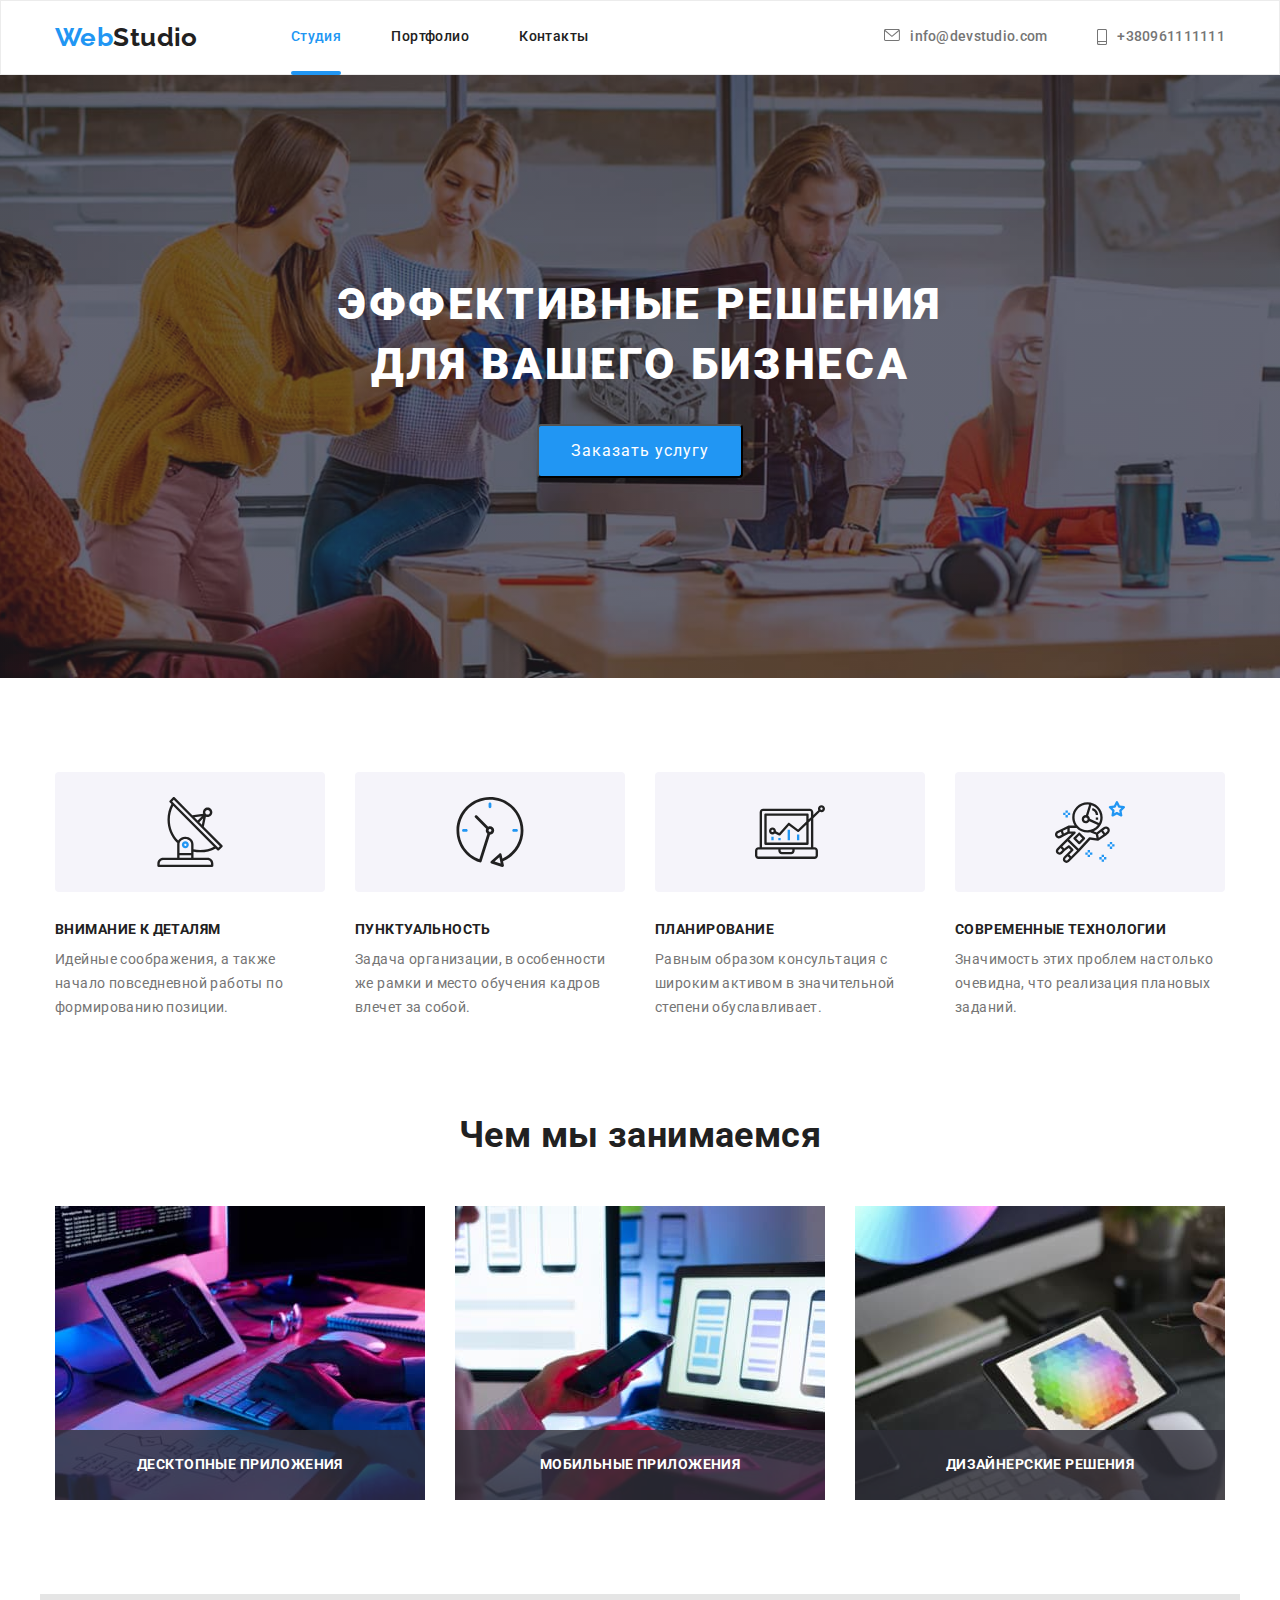
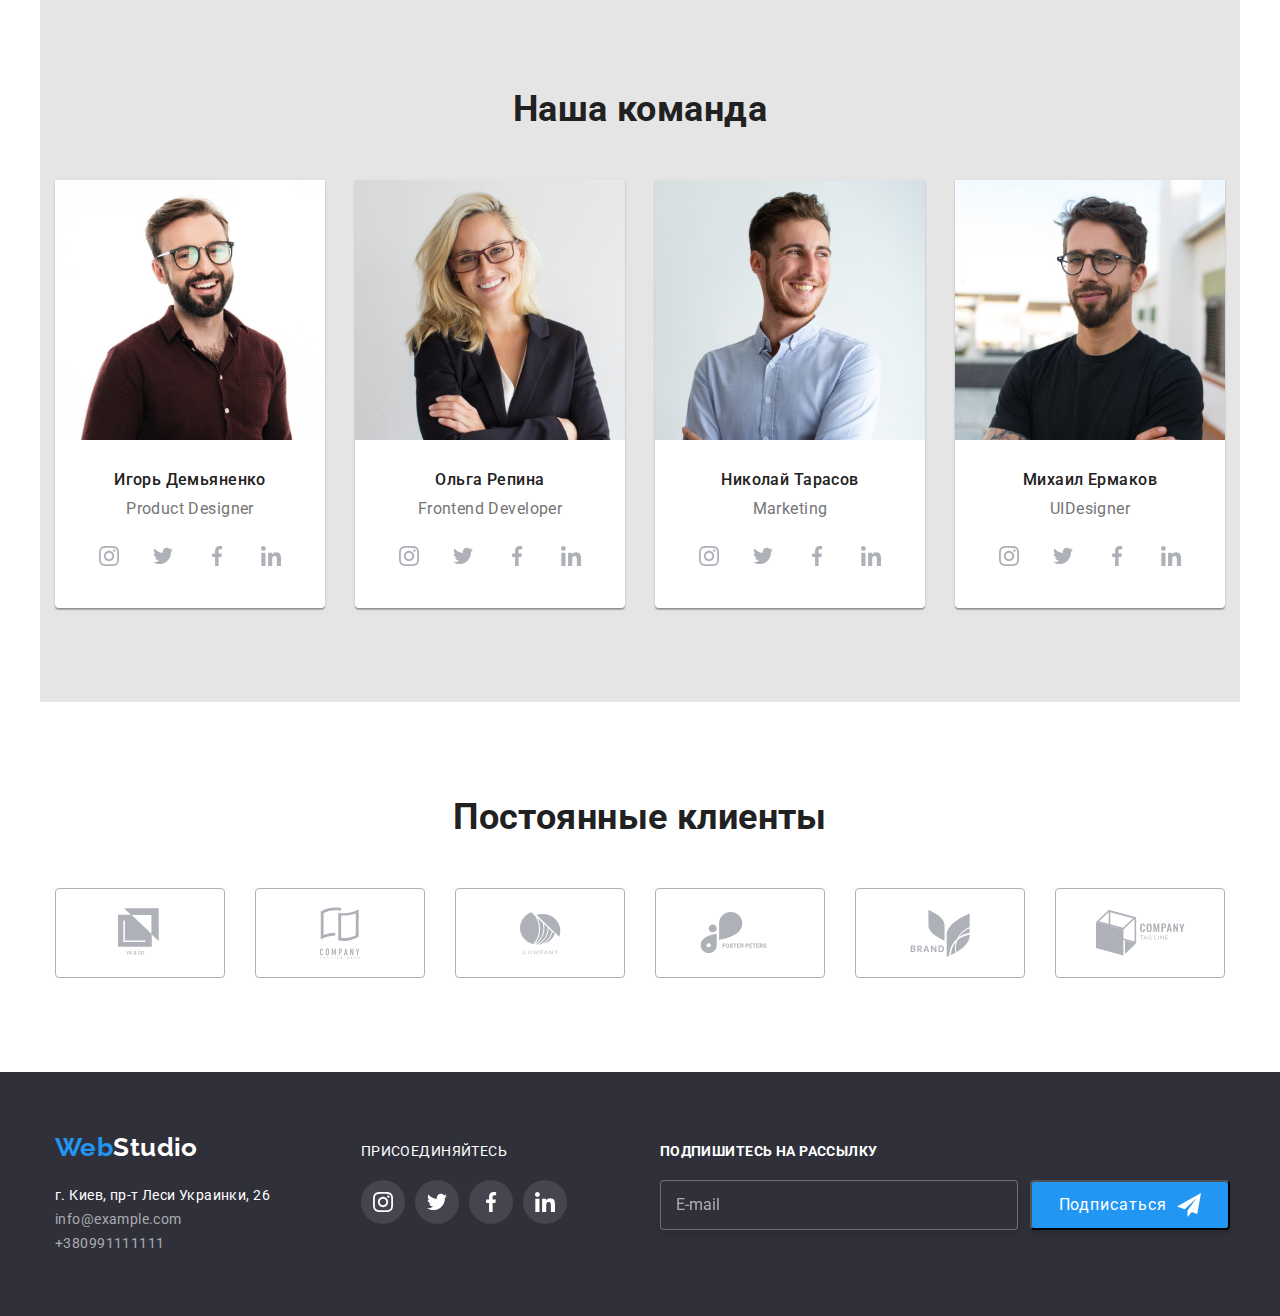
==== commit 791f635f: "homework7.4" ====
--- a/index.html
+++ b/index.html
@@ -19,7 +19,7 @@
           <a class="logo" href=""><span class="logocolor">Web</span>Studio</a>
           <ul class="nav__list">
             <li class="nav__item">
-              <a class="nav__link__current" href="#">Студия</a>
+              <a class="nav__link nav__link-current" href="#">Студия</a>
             </li>
             <li class="nav__item">
               <a class="nav__link" href="./portfolio.html">Портфолио</a>
@@ -30,18 +30,18 @@
           </ul>
         </nav>
         <!--Contacts-->
-        <ul class="list-contacts">
-          <li class="nav__item">
-            <a class="link__contact" href="mailto:info@devstudio.com">
-              <svg class="nav__icons" width="16" height="12">
+        <ul class="nav__contacts__list">
+          <li class="nav__contacts__item">
+            <a class="nav__contacts__link" href="mailto:info@devstudio.com">
+              <svg class="nav__contacts__icons" width="16" height="12">
                 <use href="./Images/Icons/sprite.svg#icon-envelope"></use>
               </svg>
               info@devstudio.com
             </a>
           </li>
-          <li class="nav__item">
-            <a class="link__contact" href="telto:+380961111111">
-              <svg class="nav__icons" width="10" height="16">
+          <li class="nav__contacts__item">
+            <a class="nav__contacts__link" href="telto:+380961111111">
+              <svg class="nav__contacts__icons" width="10" height="16">
                 <use href="./Images/Icons/sprite.svg#icon-smartphone"></use>
               </svg>
               +380961111111
@@ -52,15 +52,15 @@
     </header>
     <!--Order service-->
     <main>
-      <section class="hero-section">
+      <section class="hero">
         <h1 class="hero__title">Эффективные решения<br />для вашего бизнеса</h1>
         <button class="hero__btn" type="button" data-modal-open>
           Заказать услугу
         </button>
       </section>
       <!--Features section-->
-      <section class="section">
-        <ul class="features-list">
+      <section class="features">
+        <ul class="features__list">
           <li class="features__item">
             <div class="features__icons">
               <svg class="features__icons__svg">
@@ -112,75 +112,75 @@
         </ul>
       </section>
       <!--Cards section-->
-      <section class="section-card">
+      <section class="service">
         <h2 class="title">Чем мы занимаемся</h2>
-        <ul class="card-set">
-          <li class="card__list">
-            <div class="card__thumb">
+        <ul class="service__list">
+          <li class="service__item">
+            <div class="service__thumb">
               <img src="./Images/Computer.jpg" alt="Computer" width="370" />
-              <div class="card__list__box">
-                <h3 class="card__item__title">Десктопные приложения</h3>
+              <div class="service__box">
+                <h3 class="service__box__title">Десктопные приложения</h3>
               </div>
             </div>
           </li>
-          <li class="card__list">
-            <div class="card__thumb">
+          <li class="service__item">
+            <div class="service__thumb">
               <img src="./Images/mobile.jpg" alt="Smartphone" width="370" />
-              <div class="card__list__box">
-                <h3 class="card__item__title">Мобильные приложения</h3>
+              <div class="service__box">
+                <h3 class="service__box__title">Мобильные приложения</h3>
               </div>
             </div>
           </li>
-          <li class="card__list">
-            <div class="card__thumb">
+          <li class="service__item">
+            <div class="service__thumb">
               <img src="./Images/tablet.jpg" alt="Tablet" width="370" />
-              <div class="card__list__box">
-                <h3 class="card__item__title">Дизайнерские решения</h3>
+              <div class="service__box">
+                <h3 class="service__box__title">Дизайнерские решения</h3>
               </div>
             </div>
           </li>
         </ul>
       </section>
       <!--Team section-->
-      <section class="team-section">
+      <section class="team">
         <h2 class="title">Наша команда</h2>
-        <ul class="team">
+        <ul class="team__list">
           <li class="team__item">
             <img
               src="./Images/designer.jpg"
               alt="Игорь Демьяненко"
               width="270"
             />
-            <div class="team__position">
-              <h3 class="team__item__name">Игорь Демьяненко</h3>
-              <p class="team__item__position">Product Designer</p>
-              <ul class="social__icons">
-                <li class="social__icons__item">
-                  <a href="#" class="social__icons__link">
-                    <svg class="social__icons__svg">
+            <div class="team__box">
+              <h3 class="team__name">Игорь Демьяненко</h3>
+              <p class="team__position">Product Designer</p>
+              <ul class="social__icons__list">
+                <li class="social__item">
+                  <a href="#" class="social__link">
+                    <svg class="social__icons">
                       <use
                         href="./Images/Icons/sprite.svg#icon-instagram"
                       ></use>
                     </svg>
                   </a>
                 </li>
-                <li class="social__icons__item">
-                  <a href="#" class="social__icons__link">
-                    <svg class="social__icons__svg">
+                <li class="social__item">
+                  <a href="#" class="social__link">
+                    <svg class="social__icons">
                       <use href="./Images/Icons/sprite.svg#icon-twitter"></use>
                     </svg>
                   </a>
                 </li>
-                <li class="social__icons__item">
-                  <a href="#" class="social__icons__link">
-                    <svg class="social__icons__svg">
+                <li class="social__item">
+                  <a href="#" class="social__link">
+                    <svg class="social__icons">
                       <use href="./Images/Icons/sprite.svg#icon-facebook"></use>
                     </svg>
                   </a>
                 </li>
-                <li class="social__icons__item">
-                  <a href="#" class="social__icons__link">
-                    <svg class="social__icons__svg">
+                <li class="social__item">
+                  <a href="#" class="social__link">
+                    <svg class="social__icons">
                       <use href="./Images/Icons/sprite.svg#icon-linkedin"></use>
                     </svg>
                   </a>
@@ -190,36 +190,36 @@
           </li>
           <li class="team__item">
             <img src="./Images/developer.jpg" alt="Ольга Репина" width="270" />
-            <div class="team__position">
-              <h3 class="team__item__name">Ольга Репина</h3>
-              <p class="team__item__position">Frontend Developer</p>
-              <ul class="social__icons">
-                <li class="social__icons__item">
-                  <a href="#" class="social__icons__link">
-                    <svg class="social__icons__svg">
+            <div class="team__box">
+              <h3 class="team__name">Ольга Репина</h3>
+              <p class="team__position">Frontend Developer</p>
+              <ul class="social__icons__list">
+                <li class="social__item">
+                  <a href="#" class="social__link">
+                    <svg class="social__icons">
                       <use
                         href="./Images/Icons/sprite.svg#icon-instagram"
                       ></use>
                     </svg>
                   </a>
                 </li>
-                <li class="social__icons__item">
-                  <a href="#" class="social__icons__link">
-                    <svg class="social__icons__svg">
+                <li class="social__item">
+                  <a href="#" class="social__link">
+                    <svg class="social__icons">
                       <use href="./Images/Icons/sprite.svg#icon-twitter"></use>
                     </svg>
                   </a>
                 </li>
-                <li class="social__icons__item">
-                  <a href="" class="social__icons__link">
-                    <svg class="social__icons__svg">
+                <li class="social__item">
+                  <a href="" class="social__link">
+                    <svg class="social__icons">
                       <use href="./Images/Icons/sprite.svg#icon-facebook"></use>
                     </svg>
                   </a>
                 </li>
-                <li class="social__icons__item">
-                  <a href="" class="social__icons__link">
-                    <svg class="social__icons__svg">
+                <li class="social__item">
+                  <a href="" class="social__link">
+                    <svg class="social__icons">
                       <use href="./Images/Icons/sprite.svg#icon-linkedin"></use>
                     </svg>
                   </a>
@@ -233,36 +233,36 @@
               alt="Николай Тарасов"
               width="270"
             />
-            <div class="team__position">
-              <h3 class="team__item__name">Николай Тарасов</h3>
-              <p class="team__item__position">Marketing</p>
-              <ul class="social__icons">
-                <li class="social__icons__item">
-                  <a href="" class="social__icons__link">
-                    <svg class="social__icons__svg">
+            <div class="team__box">
+              <h3 class="team__name">Николай Тарасов</h3>
+              <p class="team__position">Marketing</p>
+              <ul class="social__icons__list">
+                <li class="social__item">
+                  <a href="" class="social__link">
+                    <svg class="social__icons">
                       <use
                         href="./Images/Icons/sprite.svg#icon-instagram"
                       ></use>
                     </svg>
                   </a>
                 </li>
-                <li class="social__icons__item">
-                  <a href="" class="social__icons__link">
-                    <svg class="social__icons__svg">
+                <li class="social__item">
+                  <a href="" class="social__link">
+                    <svg class="social__icons">
                       <use href="./Images/Icons/sprite.svg#icon-twitter"></use>
                     </svg>
                   </a>
                 </li>
-                <li class="social__icons__item">
-                  <a href="" class="social__icons__link">
-                    <svg class="social__icons__svg">
+                <li class="social__item">
+                  <a href="" class="social__link">
+                    <svg class="social__icons">
                       <use href="./Images/Icons/sprite.svg#icon-facebook"></use>
                     </svg>
                   </a>
                 </li>
-                <li class="social__icons__item">
-                  <a href="" class="social__icons__link">
-                    <svg class="social__icons__svg">
+                <li class="social__item">
+                  <a href="" class="social__link">
+                    <svg class="social__icons">
                       <use href="./Images/Icons/sprite.svg#icon-linkedin"></use>
                     </svg>
                   </a>
@@ -276,36 +276,36 @@
               alt="Михаил Ермаков"
               width="270"
             />
-            <div class="team__position">
-              <h3 class="team__item__name">Михаил Ермаков</h3>
-              <p class="team__item__position">UIDesigner</p>
-              <ul class="social__icons">
-                <li class="social__icons__item">
-                  <a href="" class="social__icons__link">
-                    <svg class="social__icons__svg">
+            <div class="team__box">
+              <h3 class="team__name">Михаил Ермаков</h3>
+              <p class="team__position">UIDesigner</p>
+              <ul class="social__icons__list">
+                <li class="social__item">
+                  <a href="" class="social__link">
+                    <svg class="social__icons">
                       <use
                         href="./Images/Icons/sprite.svg#icon-instagram"
                       ></use>
                     </svg>
                   </a>
                 </li>
-                <li class="social__icons__item">
-                  <a href="" class="social__icons__link">
-                    <svg class="social__icons__svg">
+                <li class="social__item">
+                  <a href="" class="social__link">
+                    <svg class="social__icons">
                       <use href="./Images/Icons/sprite.svg#icon-twitter"></use>
                     </svg>
                   </a>
                 </li>
-                <li class="social__icons__item">
-                  <a href="" class="social__icons__link">
-                    <svg class="social__icons__svg">
+                <li class="social__item">
+                  <a href="" class="social__link">
+                    <svg class="social__icons">
                       <use href="./Images/Icons/sprite.svg#icon-facebook"></use>
                     </svg>
                   </a>
                 </li>
-                <li class="social__icons__item">
-                  <a href="" class="social__icons__link">
-                    <svg class="social__icons__svg">
+                <li class="social__item">
+                  <a href="" class="social__link">
+                    <svg class="social__icons">
                       <use href="./Images/Icons/sprite.svg#icon-linkedin"></use>
                     </svg>
                   </a>
@@ -318,45 +318,45 @@
       <!--Клиенты-->
       <section class="clients">
         <h2 class="title">Постоянные клиенты</h2>
-        <ul class="clients__item">
-          <li class="clients__example">
+        <ul class="clients__list">
+          <li class="clients__item">
             <a href="" class="clients__link">
-              <svg class="clients__icons__svg" width="45" height="50">
+              <svg class="clients__icons" width="45" height="50">
                 <use href="./Images/Icons/sprite.svg#icon-logo1"></use>
               </svg>
             </a>
           </li>
-          <li class="clients__example">
+          <li class="clients__item">
             <a href="" class="clients__link">
-              <svg class="clients__icons__svg" width="40" height="52">
+              <svg class="clients__icons" width="40" height="52">
                 <use href="./Images/Icons/sprite.svg#icon-logo2"></use>
               </svg>
             </a>
           </li>
-          <li class="clients__example">
+          <li class="clients__item">
             <a href="" class="clients__link">
-              <svg class="clients__icons__svg" width="41" height="43">
+              <svg class="clients__icons" width="41" height="43">
                 <use href="./Images/Icons/sprite.svg#icon-logo3"></use>
               </svg>
             </a>
           </li>
-          <li class="clients__example">
+          <li class="clients__item">
             <a href="" class="clients__link">
-              <svg class="clients__icons__svg" width="80" height="42">
+              <svg class="clients__icons" width="80" height="42">
                 <use href="./Images/Icons/sprite.svg#icon-logo4"></use>
               </svg>
             </a>
           </li>
-          <li class="clients__example">
+          <li class="clients__item">
             <a href="" class="clients__link">
-              <svg class="clients__icons__svg" width="60" height="47">
+              <svg class="clients__icons" width="60" height="47">
                 <use href="./Images/Icons/sprite.svg#icon-logo5"></use>
               </svg>
             </a>
           </li>
-          <li class="clients__example">
+          <li class="clients__item">
             <a href="" class="clients__link">
-              <svg class="clients__icons__svg" width="89" height="46">
+              <svg class="clients__icons" width="89" height="46">
                 <use href="./Images/Icons/sprite.svg#icon-logo6"></use>
               </svg>
             </a>
@@ -366,76 +366,74 @@
     </main>
     <!--Adress section-->
     <footer class="footer-section">
-      <div class="container">
-        <div class="contacts-section">
-          <div class="address">
-            <a class="logo" href=""
-              ><span class="logocolor">Web</span
-              ><span class="logo-color-footer">Studio</span>
-            </a>
-            <address class="address__contact">
-              <p class="address__link">г. Киев, пр-т Леси Украинки, 26</p>
-              <ul class="contacts">
-                <li>
-                  <a class="contacts__link" href="mailto:info@example.com"
-                    >info@example.com</a
-                  >
-                </li>
-                <li>
-                  <a class="contacts__link" href="tel:+380991111111"
-                    >+380991111111</a
-                  >
-                </li>
-              </ul>
-            </address>
-          </div>
-          <div class="social">
-            <p class="social__text">присоединяйтесь</p>
-            <ul class="footer__icons">
-              <li class="footer__icons__item">
-                <a href="" class="footer__icons__link">
-                  <svg class="footer__icons__svg">
-                    <use href="./Images/Icons/sprite.svg#icon-instagram"></use>
-                  </svg>
-                </a>
+      <div class="footer__contacts">
+        <div class="footer__address">
+          <a class="logo" href=""
+            ><span class="logocolor">Web</span
+            ><span class="logo-color-footer">Studio</span>
+          </a>
+          <address class="address__contact">
+            <p class="address__link">г. Киев, пр-т Леси Украинки, 26</p>
+            <ul class="contacts__list">
+              <li>
+                <a class="contacts__link" href="mailto:info@example.com"
+                  >info@example.com</a
+                >
               </li>
-              <li class="footer__icons__item">
-                <a href="" class="footer__icons__link">
-                  <svg class="footer__icons__svg">
-                    <use href="./Images/Icons/sprite.svg#icon-twitter"></use>
-                  </svg>
-                </a>
-              </li>
-              <li class="footer__icons__item">
-                <a href="" class="footer__icons__link">
-                  <svg class="footer__icons__svg">
-                    <use href="./Images/Icons/sprite.svg#icon-facebook"></use>
-                  </svg>
-                </a>
-              </li>
-              <li class="footer__icons__item">
-                <a href="" class="footer__icons__link">
-                  <svg class="footer__icons__svg">
-                    <use href="./Images/Icons/sprite.svg#icon-linkedin"></use>
-                  </svg>
-                </a>
+              <li>
+                <a class="contacts__link" href="tel:+380991111111"
+                  >+380991111111</a
+                >
               </li>
             </ul>
-          </div>
-          <div class="footer-form">
-            <h3 class="social__text">Подпишитесь на рассылку</h3>
-            <form class="form">
-              <label class="form__field">
-                <input type="text" name="email" placeholder="E-mail" />
-              </label>
-              <button class="form__btn" type="submit">
-                Подписаться
-                <svg class="form__send" width="24" height="24">
-                  <use href="./Images/Icons/sprite.svg#icon-iconsend"></use>
+          </address>
+        </div>
+        <div class="footer__social">
+          <p class="social__text">присоединяйтесь</p>
+          <ul class="footer__icons__list">
+            <li class="footer__icons__item">
+              <a href="" class="footer__icons__link">
+                <svg class="footer__icons">
+                  <use href="./Images/Icons/sprite.svg#icon-instagram"></use>
                 </svg>
-              </button>
-            </form>
-          </div>
+              </a>
+            </li>
+            <li class="footer__icons__item">
+              <a href="" class="footer__icons__link">
+                <svg class="footer__icons">
+                  <use href="./Images/Icons/sprite.svg#icon-twitter"></use>
+                </svg>
+              </a>
+            </li>
+            <li class="footer__icons__item">
+              <a href="" class="footer__icons__link">
+                <svg class="footer__icons">
+                  <use href="./Images/Icons/sprite.svg#icon-facebook"></use>
+                </svg>
+              </a>
+            </li>
+            <li class="footer__icons__item">
+              <a href="" class="footer__icons__link">
+                <svg class="footer__icons">
+                  <use href="./Images/Icons/sprite.svg#icon-linkedin"></use>
+                </svg>
+              </a>
+            </li>
+          </ul>
+        </div>
+        <div class="footer-form">
+          <h3 class="social__text">Подпишитесь на рассылку</h3>
+          <form class="form">
+            <label class="form__field">
+              <input type="text" name="email" placeholder="E-mail" />
+            </label>
+            <button class="form__btn" type="submit">
+              Подписаться
+              <svg class="form__send" width="24" height="24">
+                <use href="./Images/Icons/sprite.svg#icon-iconsend"></use>
+              </svg>
+            </button>
+          </form>
         </div>
       </div>
     </footer>
--- a/CSS/main.min.css
+++ b/CSS/main.min.css
@@ -1,3 +1,3 @@
 /*! modern-normalize v1.1.0 | MIT License | https://github.com/sindresorhus/modern-normalize */*,::before,::after{-webkit-box-sizing:border-box;box-sizing:border-box}html{-moz-tab-size:4;-o-tab-size:4;tab-size:4}html{line-height:1.15;-webkit-text-size-adjust:100%}body{margin:0}body{font-family:system-ui,-apple-system,"Segoe UI",Roboto,Helvetica,Arial,sans-serif,"Apple Color Emoji","Segoe UI Emoji"}hr{height:0;color:inherit}abbr[title]{-webkit-text-decoration:underline dotted;text-decoration:underline dotted}b,strong{font-weight:bolder}code,kbd,samp,pre{font-family:ui-monospace, SFMono-Regular, Consolas, "Liberation Mono", Menlo,- monospace;font-size:1em}small{font-size:80%}sub,sup{font-size:75%;line-height:0;position:relative;vertical-align:baseline}sub{bottom:-0.25em}sup{top:-0.5em}table{text-indent:0;border-color:inherit}button,input,optgroup,select,textarea{font-family:inherit;font-size:100%;line-height:1.15;margin:0}button,select{text-transform:none}button,[type="button"],[type="reset"],[type="submit"]{-webkit-appearance:button}::-moz-focus-inner{border-style:none;padding:0}:-moz-focusring{outline:1px dotted ButtonText}:-moz-ui-invalid{box-shadow:none}legend{padding:0}progress{vertical-align:baseline}::-webkit-inner-spin-button,::-webkit-outer-spin-button{height:auto}[type="search"]{-webkit-appearance:textfield;outline-offset:-2px}::-webkit-search-decoration{-webkit-appearance:none}::-webkit-file-upload-button{-webkit-appearance:button;font:inherit}summary{display:list-item}.visuallyHidden{position:absolute;overflow:hidden;clip:rect(0 0 0 0);height:1px;width:1px;margin:-1px;padding:0;border:0}.container-header,.section,.section-card,.team-section,.clients,.container{width:1200px;padding-left:15px;padding-right:15px;margin-left:auto;margin-right:auto}.section,.team-section,.clients{padding-bottom:94px;padding-top:94px}.social__icons,.footer__icons{display:-webkit-box;display:-ms-flexbox;display:flex;-webkit-box-align:center;-ms-flex-align:center;align-items:center;-webkit-box-pack:center;-ms-flex-pack:center;justify-content:center}h1,h2,h3,p{margin:0}img{display:block;max-width:100%}ul{list-style:none;padding:0;margin:0}a{text-decoration:none;color:inherit}body{font-family:"Roboto",sans-serif,sans-serif;color:#212121;font-size:14px;line-height:1.7;letter-spacing:0.03em}.container-header{display:-webkit-box;display:-ms-flexbox;display:flex;-webkit-box-align:center;-ms-flex-align:center;align-items:center}.header{border:1px solid #ececec}.logocolor{color:#2196f3}.logo{margin-right:93px;font-family:"Raleway",sans-serif;color:#212121;text-decoration:none;font-weight:bold;font-size:26px;line-height:1.2}.logo-color-footer{color:#fff}.nav{display:-webkit-box;display:-ms-flexbox;display:flex;-webkit-box-align:center;-ms-flex-align:center;align-items:center}.nav__list{display:-webkit-box;display:-ms-flexbox;display:flex;-webkit-box-align:center;-ms-flex-align:center;align-items:center;padding:0;margin:0}.nav__link__current{position:relative;color:#2196f3}.nav__link{display:block;position:relative;padding-top:24px;padding-bottom:25px;font-weight:500;-webkit-transition:color 250ms cubic-bezier(0.4, 0, 0.2, 1);transition:color 250ms cubic-bezier(0.4, 0, 0.2, 1)}.nav__link:hover,.nav__link:focus{color:#2196f3}.nav__link__current::after{content:"";display:block;position:absolute;left:0;bottom:-28px;width:100%;height:4px;border-radius:2px;opacity:1;background-color:#2196f3}.current::after{opacity:1}.list-contacts{display:-webkit-box;display:-ms-flexbox;display:flex;-webkit-box-pack:center;-ms-flex-pack:center;justify-content:center;padding-left:0;margin-left:auto}.link__contact{display:-webkit-box;display:-ms-flexbox;display:flex;-webkit-box-pack:center;-ms-flex-pack:center;justify-content:center;padding-top:24px;padding-bottom:25px;color:#757575;text-decoration:none;font-weight:500;font-size:14px;line-height:1.14;letter-spacing:0.02em;-webkit-transition:color 250ms cubic-bezier(0.4, 0, 0.2, 1);transition:color 250ms cubic-bezier(0.4, 0, 0.2, 1)}.link__contact:hover,.link__contact:focus{color:#2196f3}.nav__item:not(:last-child){margin-right:50px}.nav__icons{margin-right:10px;fill:currentColor}.hero-section{max-width:1600px;padding-top:200px;padding-bottom:200px;text-align:center;margin:auto;background-color:#2f303a;background-image:-webkit-gradient(linear, left bottom, left top, from(rgba(47,48,58,0.4)), to(rgba(47,48,58,0.4))),url(../Images/heroimage.jpg);background-image:linear-gradient(to top, rgba(47,48,58,0.4), rgba(47,48,58,0.4)),url(../Images/heroimage.jpg);background-repeat:no-repeat;background-position:center;background-size:cover}.hero__title{margin-top:0;margin-bottom:30px;font-weight:900;font-size:44px;line-height:1.36;letter-spacing:0.06em;text-transform:uppercase;color:#fff}.hero__btn{display:inline-block;min-width:200px;padding-top:10px;padding-right:32px;padding-bottom:10px;padding-left:32px;border-radius:4px;font-size:16px;line-height:1.87;-webkit-box-align:center;-ms-flex-align:center;align-items:center;letter-spacing:0.06em;background-color:#2196f3;color:#fff;cursor:pointer;-webkit-box-shadow:0px 4px 4px rgba(0,0,0,0.15);box-shadow:0px 4px 4px rgba(0,0,0,0.15)}.backdrop{position:fixed;top:0;left:0;width:100%;height:100%;background:rgba(0,0,0,0.2);-webkit-transition:opacity 500ms linear, visibility 500ms linear;transition:opacity 500ms linear, visibility 500ms linear}.modal{position:absolute;width:100%;max-width:528px;top:50%;left:50%;-webkit-transform:translate(-50%, -50%);transform:translate(-50%, -50%);-webkit-transition:-webkit-transform 500ms cubic-bezier(0.4, 0, 0.2, 1);transition:-webkit-transform 500ms cubic-bezier(0.4, 0, 0.2, 1);transition:transform 500ms cubic-bezier(0.4, 0, 0.2, 1);transition:transform 500ms cubic-bezier(0.4, 0, 0.2, 1), -webkit-transform 500ms cubic-bezier(0.4, 0, 0.2, 1);background-color:#fff;-webkit-box-shadow:0px 1px 3px rgba(0,0,0,0.12),0px 1px 1px rgba(0,0,0,0.14),0px 2px 1px rgba(0,0,0,0.2);box-shadow:0px 1px 3px rgba(0,0,0,0.12),0px 1px 1px rgba(0,0,0,0.14),0px 2px 1px rgba(0,0,0,0.2);border-radius:4px}.modal__close{position:absolute;top:8px;right:8px;width:30px;height:30px;cursor:pointer;border-radius:50%;border:1px solid rgba(0,0,0,0.1);background-color:#fff;fill:#212121;-webkit-transition:250ms cubic-bezier(0.4, 0, 0.2, 1);transition:250ms cubic-bezier(0.4, 0, 0.2, 1)}.modal__close:hover{fill:#2196f3}.modal__close:hover:focus{fill:#2196f3}.backdrop.is-hidden{opacity:0;visibility:hidden;pointer-events:none}.backdrop.is-hidden .modal{-webkit-transform:translate(-50%, -50%) scale(0);transform:translate(-50%, -50%) scale(0)}.modal__form{display:-webkit-box;display:-ms-flexbox;display:flex;-webkit-box-orient:vertical;-webkit-box-direction:normal;-ms-flex-direction:column;flex-direction:column;max-width:528px;padding:40px}.modal__field{margin-bottom:20px;position:relative}.modal__name{display:-webkit-box;display:-ms-flexbox;display:flex;-ms-flex-wrap:nowrap;flex-wrap:nowrap;margin-bottom:12px;font-weight:700;font-size:20px;line-height:1.15;text-align:center;color:#212121}.modal__text{font-size:12px;line-height:1.17;letter-spacing:0.01em;color:#757575}.modal__input{display:block;padding-left:42px;width:448px;height:40px;border:1px solid rgba(33,33,33,0.2);-webkit-box-sizing:border-box;box-sizing:border-box;border-radius:4px;outline:none;cursor:pointer;-webkit-transition:border-color 250ms cubic-bezier(0.4, 0, 0.2, 1);transition:border-color 250ms cubic-bezier(0.4, 0, 0.2, 1)}.modal__input:hover{border-color:#2196f3}.modal__input:focus{border-color:#2196f3}.modal__icons{position:absolute;bottom:11px;left:12px;fill:#212121;-webkit-transition:border-color 250ms cubic-bezier(0.4, 0, 0.2, 1);transition:border-color 250ms cubic-bezier(0.4, 0, 0.2, 1);-webkit-transition:fill 250ms cubic-bezier(0.4, 0, 0.2, 1);transition:fill 250ms cubic-bezier(0.4, 0, 0.2, 1)}.modal__input:hover+.modal__icons{fill:#2196f3}.modal__input:focus+.modal-icons{fill:#2196f3}textarea.modal__input{padding:12px 16px;height:120px;resize:none;border:1px solid rgba(33,33,33,0.2);-webkit-box-sizing:border-box;box-sizing:border-box;border-radius:4px}.checkbox__link{margin-bottom:30px;font-size:14px;line-height:1.71}.checkbox__input{position:absolute;width:1px;height:1px;overflow:hidden;clip:rect(0 0 0 0)}.checkbox__input:checked+.checkbox__label::before{background-color:#2196f3;border:none;background-image:url(../Images/Icons/iconcheck.svg);background-repeat:no-repeat;background-position:center;background-size:contain}.checkbox__label::before{display:inline-block;content:"";width:16px;height:15px;border:1px solid #212121;border-radius:3px;-webkit-transition:border-color 250ms cubic-bezier(0.4, 0, 0.2, 1);transition:border-color 250ms cubic-bezier(0.4, 0, 0.2, 1)}.checkbox__link{color:#2196f3}.checkbox__input:hover+.checkbox__label::before{border-color:#2196f3}.checkbox__input:focus+.checkbox__label::before{border-color:#2196f3}.modal__btn{display:block;padding:10px 56px;margin:0 auto;margin-top:30px;width:200px;background:#2196f3;-webkit-box-shadow:0px 4px 4px rgba(0,0,0,0.15);box-shadow:0px 4px 4px rgba(0,0,0,0.15);border-radius:4px;font-weight:bold;font-size:16px;line-height:1.87;display:-webkit-box;display:-ms-flexbox;display:flex;-webkit-box-align:center;-ms-flex-align:center;align-items:center;text-align:center;letter-spacing:0.06em;color:#fff;cursor:pointer}.features__icons{display:-webkit-box;display:-ms-flexbox;display:flex;-webkit-box-pack:justify;-ms-flex-pack:justify;justify-content:space-between}.features__icons{display:-webkit-box;display:-ms-flexbox;display:flex;-webkit-box-align:center;-ms-flex-align:center;align-items:center;-webkit-box-pack:center;-ms-flex-pack:center;justify-content:center;margin-bottom:30px;width:270px;height:120px;background:#f5f4fa;border-radius:4px}.features__icons__svg{width:70px;height:70px}.features-list{display:-webkit-box;display:-ms-flexbox;display:flex;-webkit-box-align:center;-ms-flex-align:center;align-items:center;margin-left:calc(30px * (-1));margin-top:calc(30px * (-1))}.features-list>.features__item{-ms-flex-preferred-size:calc((100% - ((3 * 30px)) / 4));flex-basis:calc((100% - ((3 * 30px)) / 4));margin-left:30px;margin-top:30px}.features__title{margin-bottom:10px;font-size:14px;line-height:1.14;text-transform:uppercase}.features__text{margin-bottom:0;font-size:14px;line-height:1.7;color:#757575}.section-card{padding-bottom:94px}.title{margin-bottom:50px;font-size:36px;line-height:1.17;text-align:center}.card-set{display:-webkit-box;display:-ms-flexbox;display:flex;-webkit-box-pack:center;-ms-flex-pack:center;justify-content:center;padding-left:0;padding-right:0;margin-left:calc(-1 * 30px);margin-top:calc(-1 * 30px)}.card-set>.card__list{margin-left:30px;margin-top:30px;-ms-flex-preferred-size:calc((100% - ((2 * 30px)) / 3));flex-basis:calc((100% - ((2 * 30px)) / 3))}.card__thumb{margin-right:0px;max-width:370px;position:relative}.card__list__box{position:absolute;bottom:0;left:0;display:-webkit-box;display:-ms-flexbox;display:flex;-webkit-box-align:center;-ms-flex-align:center;align-items:center;-webkit-box-pack:center;-ms-flex-pack:center;justify-content:center;max-width:370px;width:100%;height:70px;background:rgba(47,48,58,0.8)}.card__item__title{font-size:14px;line-height:1.14;text-align:center;text-transform:uppercase;color:#fff}.team-section{background-color:#e5e5e5}.team{display:-webkit-box;display:-ms-flexbox;display:flex;-webkit-box-pack:center;-ms-flex-pack:center;justify-content:center;margin-left:calc(30px * (-1));margin-top:calc(30px * (-1))}.team__item{-ms-flex-preferred-size:calc(100% - (3 * (30px)) / 4);flex-basis:calc(100% - (3 * (30px)) / 4);margin-left:30px;margin-top:30px;background:#ffffff;-webkit-box-shadow:0px 1px 3px rgba(0,0,0,0.12),0px 1px 1px rgba(0,0,0,0.14),0px 2px 1px rgba(0,0,0,0.2);box-shadow:0px 1px 3px rgba(0,0,0,0.12),0px 1px 1px rgba(0,0,0,0.14),0px 2px 1px rgba(0,0,0,0.2);border-radius:0px 0px 4px 4px}.team__position{padding-top:30px;padding-bottom:30px}.team__item__name{margin-bottom:10px;text-align:center;font-size:16px;line-height:1.2;font-weight:500}.team__item__position{text-align:center;margin-bottom:16px;font-size:16px;line-height:1.2;color:#757575}.social__icons__item:not(:last-child){margin-right:10px}.social__icons__svg{width:20px;height:20px;fill:#afb1b8}.social__icons__svg:hover,.social__icons__svg:focus{fill:#fff}.social__icons__link{display:-webkit-box;display:-ms-flexbox;display:flex;-webkit-box-align:center;-ms-flex-align:center;align-items:center;-webkit-box-pack:center;-ms-flex-pack:center;justify-content:center;width:44px;height:44px;border-radius:50%;-webkit-transition:background-color 250ms cubic-bezier(0.4, 0, 0.2, 1);transition:background-color 250ms cubic-bezier(0.4, 0, 0.2, 1);background-color:#fff}.social__icons__link:hover,.social__icons__link:focus{background-color:#2196f3;fill:#fff}.clients__item{display:-webkit-box;display:-ms-flexbox;display:flex}.clients__link{display:-webkit-box;display:-ms-flexbox;display:flex;-webkit-box-align:center;-ms-flex-align:center;align-items:center;-webkit-box-pack:center;-ms-flex-pack:center;justify-content:center;width:170px;height:90px;border:1px solid #afb1b8;-webkit-box-sizing:border-box;box-sizing:border-box;border-radius:4px;-webkit-transition:border-color 250ms cubic-bezier(0.4, 0, 0.2, 1),fill 250ms cubic-bezier(0.4, 0, 0.2, 1);transition:border-color 250ms cubic-bezier(0.4, 0, 0.2, 1),fill 250ms cubic-bezier(0.4, 0, 0.2, 1)}.clients__link{fill:#afb1b8}.clients__link:hover,.clients__link:focus{border-color:#2196f3;fill:#2196f3}.clients__example:not(:last-child){margin-right:30px}.footer-section{background-color:#2f303a}.contacts-section{display:-webkit-box;display:-ms-flexbox;display:flex;-webkit-box-align:baseline;-ms-flex-align:baseline;align-items:baseline;padding-top:60px;padding-bottom:60px}.address{margin-right:70px}.address__contact{font-style:inherit;margin-top:20px}.address__link{text-decoration:none;font-size:14px;color:#fff;cursor:pointer;-webkit-transition:color 250ms cubic-bezier(0.4, 0, 0.2, 1);transition:color 250ms cubic-bezier(0.4, 0, 0.2, 1)}.address__link:hover,.address__link:focus{color:#2196f3}.contacts__link{margin-top:9px;font-size:14px;color:rgba(255,255,255,0.6);text-decoration:none;-webkit-transition:color 250ms cubic-bezier(0.4, 0, 0.2, 1);transition:color 250ms cubic-bezier(0.4, 0, 0.2, 1)}.contacts__link:hover,.contacts__link:focus{color:#2196f3}.logocolor{color:#2196f3}.logo{margin-right:93px;font-family:"Raleway",sans-serif;color:#212121;text-decoration:none;font-weight:bold;font-size:26px;line-height:1.2}.logo-color-footer{color:#fff}.social__text{display:block;margin-bottom:20px;font-size:14px;line-height:1.14;letter-spacing:0.03em;text-transform:uppercase;color:#fff}.footer__icons__item:not(:last-child){margin-right:10px}.footer__icons__link{display:-webkit-box;display:-ms-flexbox;display:flex;-webkit-box-align:center;-ms-flex-align:center;align-items:center;-webkit-box-pack:center;-ms-flex-pack:center;justify-content:center;width:44px;height:44px;border-radius:50%;-webkit-transition:background-color 250ms cubic-bezier(0.4, 0, 0.2, 1);transition:background-color 250ms cubic-bezier(0.4, 0, 0.2, 1);background-color:rgba(255,255,255,0.1)}.footer__icons__link:hover,.footer__icons__link:focus{background-color:#2196f3;fill:#fff}.footer__icons__svg{width:20px;height:20px;fill:#fff}.social{margin-right:93px}.form{display:-webkit-box;display:-ms-flexbox;display:flex}.form__field input{display:block;width:358px;height:50px;padding:15px;margin-right:12px;background:#2f303a;color:#fff;border:1px solid rgba(255,255,255,0.3);-webkit-box-sizing:border-box;box-sizing:border-box;-webkit-filter:drop-shadow(0px 4px 4px rgba(0,0,0,0.15));filter:drop-shadow(0px 4px 4px rgba(0,0,0,0.15));border-radius:4px;-webkit-transition:border color 250ms cubic-bezier(0.4, 0, 0.2, 1);transition:border color 250ms cubic-bezier(0.4, 0, 0.2, 1)}.form__field input::-webkit-input-placeholder{font-size:16px;line-height:1.25;display:-webkit-box;display:flex;-webkit-box-align:center;align-items:center;color:rgba(255,255,255,0.6)}.form__field input:-ms-input-placeholder{font-size:16px;line-height:1.25;display:-ms-flexbox;display:flex;-ms-flex-align:center;align-items:center;color:rgba(255,255,255,0.6)}.form__field input::-ms-input-placeholder{font-size:16px;line-height:1.25;display:-ms-flexbox;display:flex;-ms-flex-align:center;align-items:center;color:rgba(255,255,255,0.6)}.form__field input::placeholder{font-size:16px;line-height:1.25;display:-webkit-box;display:-ms-flexbox;display:flex;-webkit-box-align:center;-ms-flex-align:center;align-items:center;color:rgba(255,255,255,0.6)}.form__field input:focus{border-color:#fff;outline-style:none}.form__btn{display:-webkit-box;display:-ms-flexbox;display:flex;-webkit-box-align:center;-ms-flex-align:center;align-items:center;-webkit-box-pack:center;-ms-flex-pack:center;justify-content:center;width:200px;height:50px;background:#2196f3;-webkit-box-shadow:0px 4px 4px rgba(0,0,0,0.15);box-shadow:0px 4px 4px rgba(0,0,0,0.15);border-radius:4px;color:#fff;font-size:16px;line-height:1.87;letter-spacing:0.06em;cursor:pointer}.form__send{margin-left:10px;fill:#fff}
+ monospace;font-size:1em}small{font-size:80%}sub,sup{font-size:75%;line-height:0;position:relative;vertical-align:baseline}sub{bottom:-0.25em}sup{top:-0.5em}table{text-indent:0;border-color:inherit}button,input,optgroup,select,textarea{font-family:inherit;font-size:100%;line-height:1.15;margin:0}button,select{text-transform:none}button,[type="button"],[type="reset"],[type="submit"]{-webkit-appearance:button}::-moz-focus-inner{border-style:none;padding:0}:-moz-focusring{outline:1px dotted ButtonText}:-moz-ui-invalid{box-shadow:none}legend{padding:0}progress{vertical-align:baseline}::-webkit-inner-spin-button,::-webkit-outer-spin-button{height:auto}[type="search"]{-webkit-appearance:textfield;outline-offset:-2px}::-webkit-search-decoration{-webkit-appearance:none}::-webkit-file-upload-button{-webkit-appearance:button;font:inherit}summary{display:list-item}.visuallyHidden{position:absolute;overflow:hidden;clip:rect(0 0 0 0);height:1px;width:1px;margin:-1px;padding:0;border:0}.container-header,.features,.service,.team,.clients,.container,.footer__contacts{width:1200px;padding-left:15px;padding-right:15px;margin-left:auto;margin-right:auto}.features,.team,.clients{padding-bottom:94px;padding-top:94px}.features__icons,.service__box,.social__icons__list,.clients__link,.footer__icons__list{display:-webkit-box;display:-ms-flexbox;display:flex;-webkit-box-align:center;-ms-flex-align:center;align-items:center;-webkit-box-pack:center;-ms-flex-pack:center;justify-content:center}h1,h2,h3,p{margin:0}img{display:block;max-width:100%}ul{list-style:none;padding:0;margin:0}a{text-decoration:none;color:inherit}body{font-family:"Roboto",sans-serif,sans-serif;color:#212121;font-size:14px;line-height:1.7;letter-spacing:0.03em}.container-header{display:-webkit-box;display:-ms-flexbox;display:flex;-webkit-box-align:center;-ms-flex-align:center;align-items:center}.header{border:1px solid #ececec}.logocolor{color:#2196f3}.logo{margin-right:93px;font-family:"Raleway",sans-serif;color:#212121;text-decoration:none;font-weight:bold;font-size:26px;line-height:1.2}.logo-color-footer{color:#fff}.nav{display:-webkit-box;display:-ms-flexbox;display:flex;-webkit-box-align:center;-ms-flex-align:center;align-items:center}.nav__list{display:-webkit-box;display:-ms-flexbox;display:flex;-webkit-box-align:center;-ms-flex-align:center;align-items:center;padding:0;margin:0}.nav__item:not(:last-child){margin-right:50px}.nav__link-current{position:relative;color:#2196f3}.nav__link{display:block;position:relative;padding-top:24px;padding-bottom:25px;font-weight:500;-webkit-transition:color 250ms cubic-bezier(0.4, 0, 0.2, 1);transition:color 250ms cubic-bezier(0.4, 0, 0.2, 1)}.nav__link:hover,.nav__link:focus{color:#2196f3}.nav__link-current::after{content:"";display:block;position:absolute;left:0;bottom:-1px;width:100%;height:4px;border-radius:2px;opacity:1;background-color:#2196f3}.current::after{opacity:1}.nav__contacts__list{display:-webkit-box;display:-ms-flexbox;display:flex;-webkit-box-pack:center;-ms-flex-pack:center;justify-content:center;padding-left:0;margin-left:auto}.nav__contacts__link{display:-webkit-box;display:-ms-flexbox;display:flex;-webkit-box-pack:center;-ms-flex-pack:center;justify-content:center;padding-top:24px;padding-bottom:25px;color:#757575;text-decoration:none;font-weight:500;font-size:14px;line-height:1.14;letter-spacing:0.02em;-webkit-transition:color 250ms cubic-bezier(0.4, 0, 0.2, 1);transition:color 250ms cubic-bezier(0.4, 0, 0.2, 1)}.nav__contacts__link:hover,.nav__contacts__link:focus{color:#2196f3}.nav__contacts__item:not(:last-child){margin-right:50px}.nav__contacts__icons{margin-right:10px;fill:currentColor}.hero{max-width:1600px;padding-top:200px;padding-bottom:200px;text-align:center;margin:auto;background-color:#2f303a;background-image:-webkit-gradient(linear, left bottom, left top, from(rgba(47,48,58,0.4)), to(rgba(47,48,58,0.4))),url(../Images/heroimage.jpg);background-image:linear-gradient(to top, rgba(47,48,58,0.4), rgba(47,48,58,0.4)),url(../Images/heroimage.jpg);background-repeat:no-repeat;background-position:center;background-size:cover}.hero__title{margin-top:0;margin-bottom:30px;font-weight:900;font-size:44px;line-height:1.36;letter-spacing:0.06em;text-transform:uppercase;color:#fff}.hero__btn{display:inline-block;min-width:200px;padding-top:10px;padding-right:32px;padding-bottom:10px;padding-left:32px;border-radius:4px;font-size:16px;line-height:1.87;-webkit-box-align:center;-ms-flex-align:center;align-items:center;letter-spacing:0.06em;background-color:#2196f3;color:#fff;cursor:pointer;-webkit-box-shadow:0px 4px 4px rgba(0,0,0,0.15);box-shadow:0px 4px 4px rgba(0,0,0,0.15)}.backdrop{position:fixed;top:0;left:0;width:100%;height:100%;background:rgba(0,0,0,0.2);-webkit-transition:opacity 500ms linear, visibility 500ms linear;transition:opacity 500ms linear, visibility 500ms linear}.modal{position:absolute;width:100%;max-width:528px;top:50%;left:50%;-webkit-transform:translate(-50%, -50%);transform:translate(-50%, -50%);-webkit-transition:-webkit-transform 500ms cubic-bezier(0.4, 0, 0.2, 1);transition:-webkit-transform 500ms cubic-bezier(0.4, 0, 0.2, 1);transition:transform 500ms cubic-bezier(0.4, 0, 0.2, 1);transition:transform 500ms cubic-bezier(0.4, 0, 0.2, 1), -webkit-transform 500ms cubic-bezier(0.4, 0, 0.2, 1);background-color:#fff;-webkit-box-shadow:0px 1px 3px rgba(0,0,0,0.12),0px 1px 1px rgba(0,0,0,0.14),0px 2px 1px rgba(0,0,0,0.2);box-shadow:0px 1px 3px rgba(0,0,0,0.12),0px 1px 1px rgba(0,0,0,0.14),0px 2px 1px rgba(0,0,0,0.2);border-radius:4px}.modal__close{position:absolute;top:8px;right:8px;width:30px;height:30px;cursor:pointer;border-radius:50%;border:1px solid rgba(0,0,0,0.1);background-color:#fff;fill:#212121;-webkit-transition:250ms cubic-bezier(0.4, 0, 0.2, 1);transition:250ms cubic-bezier(0.4, 0, 0.2, 1)}.modal__close:hover{fill:#2196f3}.modal__close:hover:focus{fill:#2196f3}.backdrop.is-hidden{opacity:0;visibility:hidden;pointer-events:none}.backdrop.is-hidden .modal{-webkit-transform:translate(-50%, -50%) scale(0);transform:translate(-50%, -50%) scale(0)}.modal__form{display:-webkit-box;display:-ms-flexbox;display:flex;-webkit-box-orient:vertical;-webkit-box-direction:normal;-ms-flex-direction:column;flex-direction:column;max-width:528px;padding:40px}.modal__field{margin-bottom:20px;position:relative}.modal__name{display:-webkit-box;display:-ms-flexbox;display:flex;-ms-flex-wrap:nowrap;flex-wrap:nowrap;margin-bottom:12px;font-weight:700;font-size:20px;line-height:1.15;text-align:center;color:#212121}.modal__text{font-size:12px;line-height:1.17;letter-spacing:0.01em;color:#757575}.modal__input{display:block;padding-left:42px;width:448px;height:40px;border:1px solid rgba(33,33,33,0.2);-webkit-box-sizing:border-box;box-sizing:border-box;border-radius:4px;outline:none;cursor:pointer;-webkit-transition:border-color 250ms cubic-bezier(0.4, 0, 0.2, 1);transition:border-color 250ms cubic-bezier(0.4, 0, 0.2, 1)}.modal__input:hover{border-color:#2196f3}.modal__input:focus{border-color:#2196f3}.modal__icons{position:absolute;bottom:11px;left:12px;fill:#212121;-webkit-transition:border-color 250ms cubic-bezier(0.4, 0, 0.2, 1);transition:border-color 250ms cubic-bezier(0.4, 0, 0.2, 1);-webkit-transition:fill 250ms cubic-bezier(0.4, 0, 0.2, 1);transition:fill 250ms cubic-bezier(0.4, 0, 0.2, 1)}.modal__input:hover+.modal__icons{fill:#2196f3}.modal__input:focus+.modal-icons{fill:#2196f3}textarea.modal__input{padding:12px 16px;height:120px;resize:none;border:1px solid rgba(33,33,33,0.2);-webkit-box-sizing:border-box;box-sizing:border-box;border-radius:4px}.checkbox__link{margin-bottom:30px;font-size:14px;line-height:1.71}.checkbox__input{position:absolute;width:1px;height:1px;overflow:hidden;clip:rect(0 0 0 0)}.checkbox__input:checked+.checkbox__label::before{background-color:#2196f3;border:none;background-image:url(../Images/Icons/iconcheck.svg);background-repeat:no-repeat;background-position:center;background-size:contain}.checkbox__label::before{display:inline-block;content:"";width:16px;height:15px;border:1px solid #212121;border-radius:3px;-webkit-transition:border-color 250ms cubic-bezier(0.4, 0, 0.2, 1);transition:border-color 250ms cubic-bezier(0.4, 0, 0.2, 1)}.checkbox__link{color:#2196f3}.checkbox__input:hover+.checkbox__label::before{border-color:#2196f3}.checkbox__input:focus+.checkbox__label::before{border-color:#2196f3}.modal__btn{display:block;padding:10px 56px;margin:0 auto;margin-top:30px;width:200px;background:#2196f3;-webkit-box-shadow:0px 4px 4px rgba(0,0,0,0.15);box-shadow:0px 4px 4px rgba(0,0,0,0.15);border-radius:4px;font-weight:bold;font-size:16px;line-height:1.87;display:-webkit-box;display:-ms-flexbox;display:flex;-webkit-box-align:center;-ms-flex-align:center;align-items:center;text-align:center;letter-spacing:0.06em;color:#fff;cursor:pointer}.features__icons{margin-bottom:30px;width:270px;height:120px;background:#f5f4fa;border-radius:4px}.features__icons__svg{width:70px;height:70px}.features__list{display:-webkit-box;display:-ms-flexbox;display:flex;-webkit-box-align:center;-ms-flex-align:center;align-items:center;margin-left:calc(30px * (-1));margin-top:calc(30px * (-1))}.features__list>.features__item{-ms-flex-preferred-size:calc((100% - ((3 * 30px)) / 4));flex-basis:calc((100% - ((3 * 30px)) / 4));margin-left:30px;margin-top:30px}.features__title{margin-bottom:10px;font-size:14px;line-height:1.14;text-transform:uppercase}.features__text{margin-bottom:0;font-size:14px;line-height:1.7;color:#757575}.service{padding-bottom:94px}.title{margin-bottom:50px;font-size:36px;line-height:1.17;text-align:center}.service__list{display:-webkit-box;display:-ms-flexbox;display:flex;-webkit-box-pack:center;-ms-flex-pack:center;justify-content:center;padding-left:0;padding-right:0;margin-left:calc(-1 * 30px);margin-top:calc(-1 * 30px)}.service__list>.service__item{margin-left:30px;margin-top:30px;-ms-flex-preferred-size:calc((100% - ((2 * 30px)) / 3));flex-basis:calc((100% - ((2 * 30px)) / 3))}.service__thumb{margin-right:0px;max-width:370px;position:relative}.service__box{position:absolute;bottom:0;left:0;max-width:370px;width:100%;height:70px;background:rgba(47,48,58,0.8)}.service__box__title{font-size:14px;line-height:1.14;text-align:center;text-transform:uppercase;color:#fff}.team{background-color:#e5e5e5}.team__list{display:-webkit-box;display:-ms-flexbox;display:flex;-webkit-box-pack:center;-ms-flex-pack:center;justify-content:center;margin-left:calc(30px * (-1));margin-top:calc(30px * (-1))}.team__item{-ms-flex-preferred-size:calc(100% - (3 * (30px)) / 4);flex-basis:calc(100% - (3 * (30px)) / 4);margin-left:30px;margin-top:30px;background:#ffffff;-webkit-box-shadow:0px 1px 3px rgba(0,0,0,0.12),0px 1px 1px rgba(0,0,0,0.14),0px 2px 1px rgba(0,0,0,0.2);box-shadow:0px 1px 3px rgba(0,0,0,0.12),0px 1px 1px rgba(0,0,0,0.14),0px 2px 1px rgba(0,0,0,0.2);border-radius:0px 0px 4px 4px}.team__box{padding-top:30px;padding-bottom:30px}.team__name{margin-bottom:10px;text-align:center;font-size:16px;line-height:1.2;font-weight:500}.team__position{text-align:center;margin-bottom:16px;font-size:16px;line-height:1.2;color:#757575}.social__item:not(:last-child){margin-right:10px}.social__icons{width:20px;height:20px;fill:#afb1b8}.social__icons:hover,.social__icons:focus{fill:#fff}.social__link{display:-webkit-box;display:-ms-flexbox;display:flex;-webkit-box-align:center;-ms-flex-align:center;align-items:center;-webkit-box-pack:center;-ms-flex-pack:center;justify-content:center;width:44px;height:44px;border-radius:50%;-webkit-transition:background-color 250ms cubic-bezier(0.4, 0, 0.2, 1);transition:background-color 250ms cubic-bezier(0.4, 0, 0.2, 1);background-color:#fff}.social__link:hover,.social__link:focus{background-color:#2196f3;fill:#fff}.clients__list{display:-webkit-box;display:-ms-flexbox;display:flex}.clients__link{width:170px;height:90px;border:1px solid #afb1b8;-webkit-box-sizing:border-box;box-sizing:border-box;border-radius:4px;-webkit-transition:border-color 250ms cubic-bezier(0.4, 0, 0.2, 1),fill 250ms cubic-bezier(0.4, 0, 0.2, 1);transition:border-color 250ms cubic-bezier(0.4, 0, 0.2, 1),fill 250ms cubic-bezier(0.4, 0, 0.2, 1)}.clients__link{fill:#afb1b8}.clients__link:hover,.clients__link:focus{border-color:#2196f3;fill:#2196f3}.clients__item:not(:last-child){margin-right:30px}.footer-section{background-color:#2f303a}.footer__contacts{display:-webkit-box;display:-ms-flexbox;display:flex;-webkit-box-align:baseline;-ms-flex-align:baseline;align-items:baseline;padding-top:60px;padding-bottom:60px}.footer__address{margin-right:70px}.address__contact{font-style:inherit;margin-top:20px}.address__link{text-decoration:none;font-size:14px;color:#fff;cursor:pointer;-webkit-transition:color 250ms cubic-bezier(0.4, 0, 0.2, 1);transition:color 250ms cubic-bezier(0.4, 0, 0.2, 1)}.address__link:hover,.address__link:focus{color:#2196f3}.contacts__link{margin-top:9px;font-size:14px;color:rgba(255,255,255,0.6);text-decoration:none;-webkit-transition:color 250ms cubic-bezier(0.4, 0, 0.2, 1);transition:color 250ms cubic-bezier(0.4, 0, 0.2, 1)}.contacts__link:hover,.contacts__link:focus{color:#2196f3}.logocolor{color:#2196f3}.logo{margin-right:93px;font-family:"Raleway",sans-serif;color:#212121;text-decoration:none;font-weight:bold;font-size:26px;line-height:1.2}.logo-color-footer{color:#fff}.social__text{display:block;margin-bottom:20px;font-size:14px;line-height:1.14;letter-spacing:0.03em;text-transform:uppercase;color:#fff}.footer__icons__item:not(:last-child){margin-right:10px}.footer__icons__link{display:-webkit-box;display:-ms-flexbox;display:flex;-webkit-box-align:center;-ms-flex-align:center;align-items:center;-webkit-box-pack:center;-ms-flex-pack:center;justify-content:center;width:44px;height:44px;border-radius:50%;-webkit-transition:background-color 250ms cubic-bezier(0.4, 0, 0.2, 1);transition:background-color 250ms cubic-bezier(0.4, 0, 0.2, 1);background-color:rgba(255,255,255,0.1)}.footer__icons__link:hover,.footer__icons__link:focus{background-color:#2196f3;fill:#fff}.footer__icons{width:20px;height:20px;fill:#fff}.footer__social{margin-right:93px}.form{display:-webkit-box;display:-ms-flexbox;display:flex}.form__field input{display:block;width:358px;height:50px;padding:15px;margin-right:12px;background:#2f303a;color:#fff;border:1px solid rgba(255,255,255,0.3);-webkit-box-sizing:border-box;box-sizing:border-box;-webkit-filter:drop-shadow(0px 4px 4px rgba(0,0,0,0.15));filter:drop-shadow(0px 4px 4px rgba(0,0,0,0.15));border-radius:4px;-webkit-transition:border color 250ms cubic-bezier(0.4, 0, 0.2, 1);transition:border color 250ms cubic-bezier(0.4, 0, 0.2, 1)}.form__field input::-webkit-input-placeholder{font-size:16px;line-height:1.25;display:-webkit-box;display:flex;-webkit-box-align:center;align-items:center;color:rgba(255,255,255,0.6)}.form__field input:-ms-input-placeholder{font-size:16px;line-height:1.25;display:-ms-flexbox;display:flex;-ms-flex-align:center;align-items:center;color:rgba(255,255,255,0.6)}.form__field input::-ms-input-placeholder{font-size:16px;line-height:1.25;display:-ms-flexbox;display:flex;-ms-flex-align:center;align-items:center;color:rgba(255,255,255,0.6)}.form__field input::placeholder{font-size:16px;line-height:1.25;display:-webkit-box;display:-ms-flexbox;display:flex;-webkit-box-align:center;-ms-flex-align:center;align-items:center;color:rgba(255,255,255,0.6)}.form__field input:focus{border-color:#fff;outline-style:none}.form__btn{display:-webkit-box;display:-ms-flexbox;display:flex;-webkit-box-align:center;-ms-flex-align:center;align-items:center;-webkit-box-pack:center;-ms-flex-pack:center;justify-content:center;width:200px;height:50px;background:#2196f3;-webkit-box-shadow:0px 4px 4px rgba(0,0,0,0.15);box-shadow:0px 4px 4px rgba(0,0,0,0.15);border-radius:4px;color:#fff;font-size:16px;line-height:1.87;letter-spacing:0.06em;cursor:pointer}.form__send{margin-left:10px;fill:#fff}
 /*# sourceMappingURL=main.min.css.map */